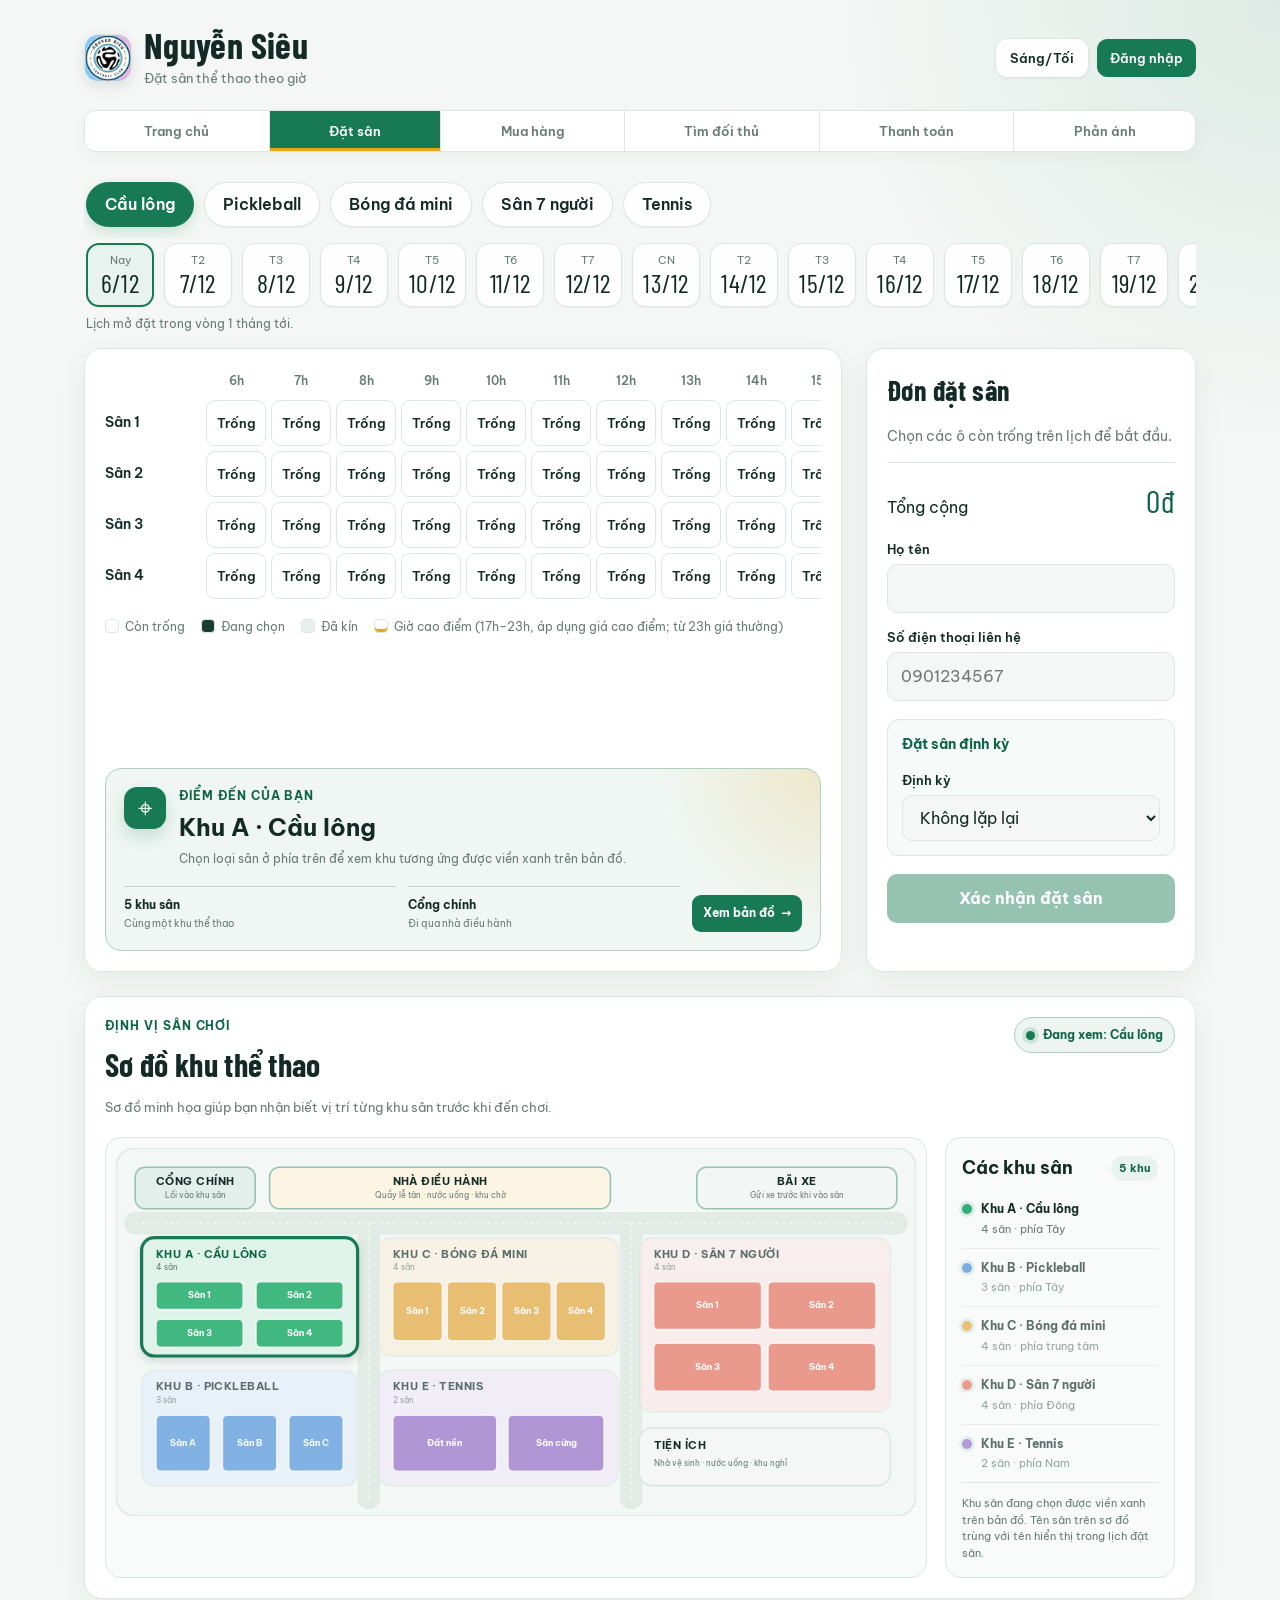
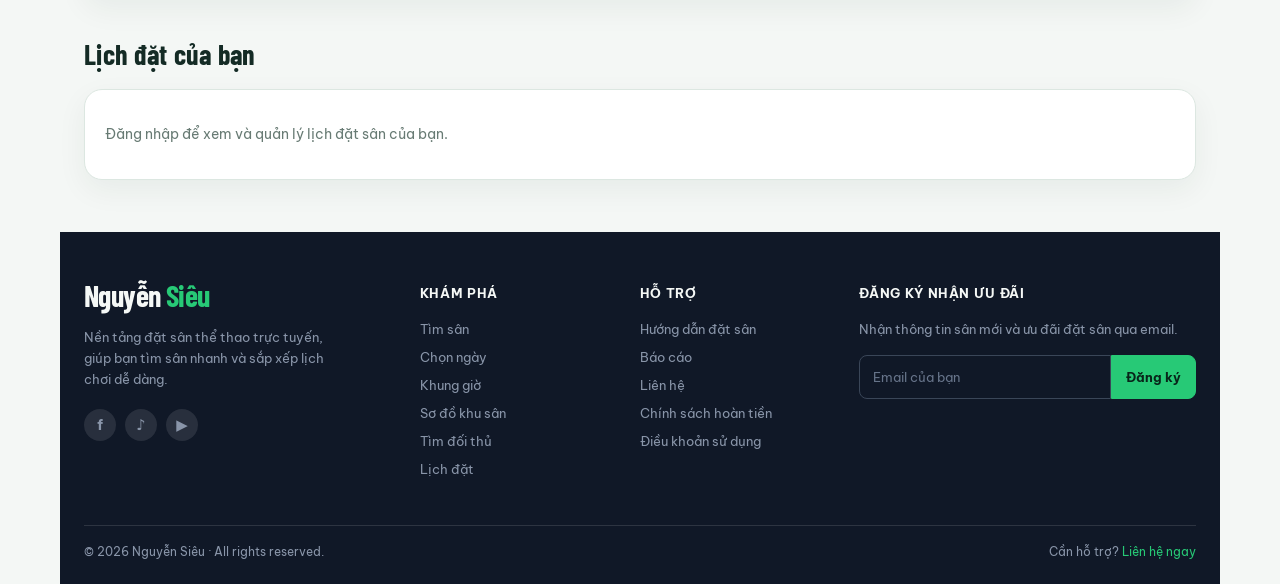
==== index.html @ 55866c66 "Add files via upload" ====
<!doctype html>
<html lang="vi">

<head>
  <meta charset="utf-8">
  <meta name="viewport" content="width=device-width, initial-scale=1, viewport-fit=cover">
  <title>Nguyễn Siêu – Đặt sân thể thao</title>
  <link rel="preconnect" href="https://fonts.googleapis.com">
  <link
    href="https://fonts.googleapis.com/css2?family=Barlow+Condensed:wght@600;700&family=Be+Vietnam+Pro:wght@400;500;600&display=swap"
    rel="stylesheet">
  <link rel="stylesheet" href="style.css">
</head>

<body>
  <div class="wrap" id="top">
    <header>
      <div class="brand">
        <img
          class="site-logo"
          src="458473434_485744307585102_5914503607275514249_n.jpg"
          alt="Logo sân thể thao">
        <div>
          <h1>Nguyễn Siêu</h1>
          <p>Đặt sân thể thao theo giờ</p>
        </div>
      </div>

      <div class="header-actions">
        <button class="icon-btn" id="theme" aria-label="Đổi giao diện sáng/tối">Sáng/Tối</button>

        <div class="auth-actions" id="authActions">
          <button class="auth-btn primary" id="loginBtn">Đăng nhập</button>
        </div>

        <div class="user-area" id="userArea" hidden>
          <span class="user-name" id="userName"></span>
          <button class="auth-btn" id="logoutBtn">Đăng xuất</button>
        </div>
      </div>
    </header>

    <nav class="site-tabs" aria-label="Điều hướng chính">
      <a class="site-tab" href="trang-chu.html">Trang chủ</a>
      <a class="site-tab is-active" href="index.html" aria-current="page">Đặt sân</a>
      <a class="site-tab" href="mua-hang.html">Mua hàng</a>
      <a class="site-tab" href="tim-doi-thu.html">Tìm đối thủ</a>
      <a class="site-tab" href="thanh-toan.html">Thanh toán</a>
      <a class="site-tab" href="bao-cao.html">Phản ánh</a>
    </nav>

    <div class="tabs" id="sports" role="group" aria-label="Chọn loại sân"></div>
    <div class="days" id="days" role="group" aria-label="Chọn ngày"></div>
    <p class="booking-window">Lịch mở đặt trong vòng 1 tháng tới.</p>

    <div class="main">
      <section class="card">
        <div class="scroll">
          <div class="grid" id="grid"></div>
        </div>

        <div class="legend">
          <span><i style="background:var(--surface)"></i>Còn trống</span>
          <span><i style="background:var(--sel)"></i>Đang chọn</span>
          <span><i style="background:var(--taken)"></i>Đã kín</span>
          <span><i style="background:var(--surface);box-shadow:inset 0 -3px var(--hot)"></i>Giờ cao điểm (17h–23h, áp dụng giá cao điểm; từ 23h giá thường)</span>
        </div>

        <div class="venue-quick-info">
          <div class="venue-quick-main">
            <div class="venue-quick-icon" aria-hidden="true">⌖</div>
            <div>
              <p class="eyebrow">Điểm đến của bạn</p>
              <h3 id="venueQuickTitle">Khu A · Cầu lông</h3>
              <p>Chọn loại sân ở phía trên để xem khu tương ứng được viền xanh trên bản đồ.</p>
            </div>
          </div>
          <div class="venue-quick-meta">
            <span><strong>5 khu sân</strong><small>Cùng một khu thể thao</small></span>
            <span><strong>Cổng chính</strong><small>Đi qua nhà điều hành</small></span>
            <a class="venue-quick-link" href="#venueMap">Xem bản đồ <span aria-hidden="true">→</span></a>
          </div>
        </div>
      </section>

      <aside class="card" aria-live="polite">
        <h2>Đơn đặt sân</h2>
        <div id="sum"></div>
        <div class="total">
          <span>Tổng cộng</span>
          <span class="num" id="total">0đ</span>
        </div>

        <label for="nm">Họ tên</label>
        <input id="nm" autocomplete="name">

        <label for="ph">Số điện thoại liên hệ</label>
        <input id="ph" inputmode="tel" autocomplete="tel" placeholder="0901234567">

        <div class="repeat-section">
          <p class="repeat-title">Đặt sân định kỳ</p>
          <label for="repeatCycle">Định kỳ</label>
          <select id="repeatCycle">
            <option value="none">Không lặp lại</option>
            <option value="week">Hàng tuần</option>
            <option value="month">Hàng tháng</option>
          </select>

          <div id="repeatFields" hidden>
            <label for="repeatStart">Ngày bắt đầu</label>
            <input id="repeatStart" type="date">

            <label for="repeatCount">Tổng số lượt đặt</label>
            <input id="repeatCount" type="number" min="2" max="52" value="4" inputmode="numeric">
            <p class="repeat-hint" id="repeatHint">Tính cả lượt đầu tiên.</p>
          </div>
        </div>

        <button class="cta" id="go">Xác nhận đặt sân</button>
        <p class="msg" id="msg"></p>
      </aside>
    </div>

    <section class="venue-map-card card" id="venueMap" aria-labelledby="venueMapTitle">
      <div class="venue-map-heading">
        <div>
          <p class="eyebrow">Định vị sân chơi</p>
          <h2 id="venueMapTitle">Sơ đồ khu thể thao</h2>
          <p class="venue-map-intro">Sơ đồ minh họa giúp bạn nhận biết vị trí từng khu sân trước khi đến chơi.</p>
        </div>
        <div class="venue-map-status" aria-live="polite">
          <span class="venue-map-status-dot"></span>
          <span id="venueMapCurrent">Đang xem: Cầu lông</span>
        </div>
      </div>

      <div class="venue-map-layout">
        <div class="venue-map-visual">
          <svg class="venue-map-svg" viewBox="0 0 1000 460" role="img" aria-labelledby="venueMapSvgTitle venueMapSvgDescription">
            <title id="venueMapSvgTitle">Sơ đồ các khu sân thể thao Nguyễn Siêu</title>
            <desc id="venueMapSvgDescription">Bản đồ gồm khu cầu lông, pickleball, bóng đá mini, sân 7 người, tennis, cổng chính, nhà điều hành và bãi xe.</desc>

            <rect class="map-ground" x="0" y="0" width="1000" height="460" rx="24"></rect>
            <path class="map-road" d="M24 94H976"></path>
            <path class="map-road" d="M316 94V438M644 94V438"></path>
            <path class="map-walkway" d="M24 94H976M316 94V438M644 94V438"></path>

            <g class="map-entrance">
              <rect x="24" y="24" width="150" height="52" rx="12"></rect>
              <text class="map-building-title" x="99" y="46" text-anchor="middle">CỔNG CHÍNH</text>
              <text class="map-building-subtitle" x="99" y="63" text-anchor="middle">Lối vào khu sân</text>
            </g>
            <g class="map-building">
              <rect x="192" y="24" width="426" height="52" rx="12"></rect>
              <text class="map-building-title" x="405" y="46" text-anchor="middle">NHÀ ĐIỀU HÀNH</text>
              <text class="map-building-subtitle" x="405" y="63" text-anchor="middle">Quầy lễ tân · nước uống · khu chờ</text>
            </g>
            <g class="map-parking">
              <rect x="726" y="24" width="250" height="52" rx="12"></rect>
              <text class="map-building-title" x="851" y="46" text-anchor="middle">BÃI XE</text>
              <text class="map-building-subtitle" x="851" y="63" text-anchor="middle">Gửi xe trước khi vào sân</text>
            </g>

            <g class="map-zone map-zone--cl" data-map-sport="cl" aria-label="Khu A, cầu lông">
              <rect class="map-zone-bg" x="32" y="112" width="270" height="148" rx="16"></rect>
              <text class="map-zone-title" x="50" y="137">KHU A · CẦU LÔNG</text>
              <text class="map-zone-subtitle" x="50" y="153">4 sân</text>
              <rect class="map-court" x="50" y="167" width="109" height="35" rx="6"></rect>
              <rect class="map-court" x="175" y="167" width="109" height="35" rx="6"></rect>
              <rect class="map-court" x="50" y="214" width="109" height="35" rx="6"></rect>
              <rect class="map-court" x="175" y="214" width="109" height="35" rx="6"></rect>
              <text class="map-court-label" x="104" y="185">Sân 1</text>
              <text class="map-court-label" x="229" y="185">Sân 2</text>
              <text class="map-court-label" x="104" y="232">Sân 3</text>
              <text class="map-court-label" x="229" y="232">Sân 4</text>
            </g>

            <g class="map-zone map-zone--pb" data-map-sport="pb" aria-label="Khu B, pickleball">
              <rect class="map-zone-bg" x="32" y="278" width="270" height="144" rx="16"></rect>
              <text class="map-zone-title" x="50" y="303">KHU B · PICKLEBALL</text>
              <text class="map-zone-subtitle" x="50" y="319">3 sân</text>
              <rect class="map-court" x="50" y="334" width="68" height="70" rx="6"></rect>
              <rect class="map-court" x="133" y="334" width="68" height="70" rx="6"></rect>
              <rect class="map-court" x="216" y="334" width="68" height="70" rx="6"></rect>
              <text class="map-court-label" x="84" y="369">Sân A</text>
              <text class="map-court-label" x="167" y="369">Sân B</text>
              <text class="map-court-label" x="250" y="369">Sân C</text>
            </g>

            <g class="map-zone map-zone--fb" data-map-sport="fb" aria-label="Khu C, bóng đá mini, 4 sân">
              <rect class="map-zone-bg" x="328" y="112" width="300" height="148" rx="16"></rect>
              <text class="map-zone-title" x="346" y="137">KHU C · BÓNG ĐÁ MINI</text>
              <text class="map-zone-subtitle" x="346" y="153">4 sân</text>
              <rect class="map-court" x="346" y="167" width="62" height="74" rx="6"></rect>
              <rect class="map-court" x="414" y="167" width="62" height="74" rx="6"></rect>
              <rect class="map-court" x="482" y="167" width="62" height="74" rx="6"></rect>
              <rect class="map-court" x="550" y="167" width="62" height="74" rx="6"></rect>
              <text class="map-court-label" x="377" y="204">Sân 1</text>
              <text class="map-court-label" x="445" y="204">Sân 2</text>
              <text class="map-court-label" x="513" y="204">Sân 3</text>
              <text class="map-court-label" x="581" y="204">Sân 4</text>
            </g>

            <g class="map-zone map-zone--fb7" data-map-sport="fb7" aria-label="Khu D, sân 7 người, 4 sân">
              <rect class="map-zone-bg" x="654" y="112" width="314" height="218" rx="16"></rect>
              <text class="map-zone-title" x="672" y="137">KHU D · SÂN 7 NGƯỜI</text>
              <text class="map-zone-subtitle" x="672" y="153">4 sân</text>
              <rect class="map-court" x="672" y="167" width="135" height="60" rx="6"></rect>
              <rect class="map-court" x="815" y="167" width="135" height="60" rx="6"></rect>
              <rect class="map-court" x="672" y="244" width="135" height="60" rx="6"></rect>
              <rect class="map-court" x="815" y="244" width="135" height="60" rx="6"></rect>
              <text class="map-court-label" x="739" y="197">Sân 1</text>
              <text class="map-court-label" x="882" y="197">Sân 2</text>
              <text class="map-court-label" x="739" y="274">Sân 3</text>
              <text class="map-court-label" x="882" y="274">Sân 4</text>
            </g>

            <g class="map-zone map-zone--tn" data-map-sport="tn" aria-label="Khu E, tennis">
              <rect class="map-zone-bg" x="328" y="278" width="300" height="144" rx="16"></rect>
              <text class="map-zone-title" x="346" y="303">KHU E · TENNIS</text>
              <text class="map-zone-subtitle" x="346" y="319">2 sân</text>
              <rect class="map-court" x="346" y="334" width="130" height="70" rx="6"></rect>
              <rect class="map-court" x="490" y="334" width="120" height="70" rx="6"></rect>
              <text class="map-court-label" x="411" y="369">Đất nền</text>
              <text class="map-court-label" x="550" y="369">Sân cứng</text>
            </g>

            <g class="map-facility">
              <rect x="654" y="350" width="314" height="72" rx="16"></rect>
              <text class="map-facility-title" x="672" y="376">TIỆN ÍCH</text>
              <text class="map-facility-subtitle" x="672" y="397">Nhà vệ sinh · nước uống · khu nghỉ</text>
            </g>
          </svg>
        </div>

        <aside class="venue-map-details" aria-label="Danh sách khu sân">
          <div class="venue-map-details-heading">
            <h3>Các khu sân</h3>
            <span>5 khu</span>
          </div>
          <div class="venue-map-places">
            <div class="venue-map-place venue-map-place--cl" data-map-sport="cl">
              <span class="venue-map-place-dot"></span>
              <div><strong>Khu A · Cầu lông</strong><small>4 sân · phía Tây</small></div>
            </div>
            <div class="venue-map-place venue-map-place--pb" data-map-sport="pb">
              <span class="venue-map-place-dot"></span>
              <div><strong>Khu B · Pickleball</strong><small>3 sân · phía Tây</small></div>
            </div>
            <div class="venue-map-place venue-map-place--fb" data-map-sport="fb">
              <span class="venue-map-place-dot"></span>
              <div><strong>Khu C · Bóng đá mini</strong><small>4 sân · phía trung tâm</small></div>
            </div>
            <div class="venue-map-place venue-map-place--fb7" data-map-sport="fb7">
              <span class="venue-map-place-dot"></span>
              <div><strong>Khu D · Sân 7 người</strong><small>4 sân · phía Đông</small></div>
            </div>
            <div class="venue-map-place venue-map-place--tn" data-map-sport="tn">
              <span class="venue-map-place-dot"></span>
              <div><strong>Khu E · Tennis</strong><small>2 sân · phía Nam</small></div>
            </div>
          </div>
          <p class="venue-map-note">Khu sân đang chọn được viền xanh trên bản đồ. Tên sân trên sơ đồ trùng với tên hiển thị trong lịch đặt sân.</p>
        </aside>
      </div>
    </section>

    <h2 class="sec">Lịch đặt của bạn</h2>
    <section class="card" id="mine"></section>

    <footer class="site-footer" id="footer">
      <div class="footer-grid">
        <section class="footer-brand" aria-label="Giới thiệu Nguyễn Siêu">
          <a class="footer-logo" href="#top">Nguyễn <span>Siêu</span></a>
          <p>Nền tảng đặt sân thể thao trực tuyến, giúp bạn tìm sân nhanh và sắp xếp lịch chơi dễ dàng.</p>
          <div class="footer-social" aria-label="Mạng xã hội">
            <a href="https://www.facebook.com/profile.php?id=100084486094092" aria-label="Facebook">f</a>
            <a href="https://www.tiktok.com/@thanhnguyenchannel" aria-label="TikTok">♪</a>
            <a href="https://www.youtube.com/@Thanh.Football.638" aria-label="YouTube">▶</a>
          </div>
        </section>

        <nav class="footer-links" aria-label="Khám phá">
          <h3>Khám phá</h3>
          <a href="#sports">Tìm sân</a>
          <a href="#days">Chọn ngày</a>
          <a href="#grid">Khung giờ</a>
          <a href="#venueMap">Sơ đồ khu sân</a>
          <a href="tim-doi-thu.html">Tìm đối thủ</a>
          <a href="#mine">Lịch đặt</a>
        </nav>

        <nav class="footer-links" aria-label="Hỗ trợ">
          <h3>Hỗ trợ</h3>
          <a href="huong-dan.html">Hướng dẫn đặt sân</a>
          <a href="bao-cao.html">Báo cáo</a>
          <a href="#contactModal" data-open-contact>Liên hệ</a>
          <a href="dieu-khoan-chinh-sach.html#refund-policy">Chính sách hoàn tiền</a>
          <a href="dieu-khoan-chinh-sach.html#terms">Điều khoản sử dụng</a>
        </nav>

        <section class="footer-newsletter" aria-label="Đăng ký nhận ưu đãi">
          <h3>Đăng ký nhận ưu đãi</h3>
          <p>Nhận thông tin sân mới và ưu đãi đặt sân qua email.</p>
          <form id="footerNewsletter">
            <label class="sr-only" for="newsletterEmail">Email nhận ưu đãi</label>
            <div class="newsletter-control">
              <input id="newsletterEmail" type="email" placeholder="Email của bạn" autocomplete="email" required>
              <button type="submit">Đăng ký</button>
            </div>
            <p class="footer-form-msg" id="newsletterMsg" aria-live="polite"></p>
          </form>
        </section>
      </div>

      <div class="footer-bottom">
        <span>© 2026 Nguyễn Siêu · All rights reserved.</span>
        <span>Cần hỗ trợ? <a href="#contactModal" data-open-contact>Liên hệ ngay</a></span>
      </div>
    </footer>
  </div>

  <div class="auth-modal" id="authModal" hidden>
    <div class="auth-backdrop" data-close-auth></div>
    <section class="auth-dialog" role="dialog" aria-modal="true" aria-labelledby="authTitle">
      <button class="auth-close" id="authClose" aria-label="Đóng cửa sổ">×</button>
      <p class="eyebrow">Tài khoản Nguyễn Siêu</p>
      <h2 id="authTitle">Đăng nhập</h2>
      <p class="auth-hint" id="authHint">Đăng nhập để xác nhận và quản lý lịch đặt sân.</p>

      <form id="authForm">
        <div id="authNameGroup" hidden>
          <label for="authName">Họ tên</label>
          <input id="authName" autocomplete="name">
        </div>

        <label for="authContact">Email hoặc số điện thoại</label>
        <input
          id="authContact"
          autocomplete="username"
          placeholder="email@example.com hoặc 0901234567"
          required>

        <label for="authPassword">Mật khẩu</label>
        <input id="authPassword" type="password" autocomplete="current-password" required>

        <div id="authConfirmGroup" hidden>
          <label for="authPasswordConfirm">Nhập lại mật khẩu</label>
          <input id="authPasswordConfirm" type="password" autocomplete="new-password">
        </div>

        <button class="cta" id="authSubmit" type="submit">Đăng nhập</button>
        <p class="msg" id="authMsg"></p>
      </form>

      <p class="auth-switch" id="authSwitchText">
        Chưa có tài khoản?
        <button type="button" id="authSwitch">Đăng ký ngay</button>
      </p>
    </section>
  </div>

  <div class="auth-modal" id="contactModal" hidden>
    <div class="auth-backdrop" data-close-contact></div>
    <section class="auth-dialog contact-dialog" role="dialog" aria-modal="true" aria-labelledby="contactTitle">
      <button class="auth-close" id="contactClose" aria-label="Đóng cửa sổ liên hệ">×</button>
      <p class="eyebrow">Liên hệ hỗ trợ</p>
      <h2 id="contactTitle">Chọn cách liên hệ</h2>
      <p class="auth-hint">Vui lòng chọn một trong các cách dưới đây để được hỗ trợ nhanh nhất.</p>

      <div class="contact-options">
        <div class="contact-option">
          <span class="contact-number">1</span>
          <div class="contact-copy">
            <strong>Liên hệ trực tiếp qua số điện thoại</strong>
            <div class="contact-details">
              <a href="tel:0985544713">0985 544 713</a>
              <span>hoặc</span>
              <a href="tel:0346843598">0346 843 598</a>
            </div>
          </div>
        </div>

        <a class="contact-option" href="https://zalo.me/0985544713" target="_blank" rel="noopener">
          <span class="contact-number">2</span>
          <span class="contact-copy">
            <strong>Liên hệ qua Zalo</strong>
            <span>0985 544 713</span>
          </span>
          <span class="contact-arrow" aria-hidden="true">↗</span>
        </a>

        <a class="contact-option" href="mailto:sanbongnguyensieu@gmail.com">
          <span class="contact-number">3</span>
          <span class="contact-copy">
            <strong>Liên hệ qua email</strong>
            <span>sanbongnguyensieu@gmail.com</span>
          </span>
          <span class="contact-arrow" aria-hidden="true">↗</span>
        </a>
      </div>
    </section>
  </div>

  <div class="payment-modal" id="paymentModal" hidden>
    <div class="payment-backdrop" data-close-payment></div>
    <section class="payment-dialog" role="dialog" aria-modal="true" aria-labelledby="paymentTitle">
      <button class="auth-close" id="paymentClose" aria-label="Đóng cửa sổ thanh toán">×</button>
      <p class="eyebrow">Thanh toán đặt sân</p>
      <h2 id="paymentTitle">Quét mã để thanh toán</h2>
      <p class="auth-hint">Mở ứng dụng ngân hàng, quét mã QR bên dưới và kiểm tra đúng số tiền trước khi chuyển.</p>

      <div class="payment-summary">
        <div>
          <span>Mã đơn</span>
          <strong id="paymentOrderId"></strong>
        </div>
        <div>
          <span>Số tiền</span>
          <strong id="paymentAmount" class="payment-amount"></strong>
        </div>
        <div>
          <span>Lịch đặt</span>
          <strong id="paymentSchedule"></strong>
        </div>
      </div>

      <div class="payment-qr">
        <img id="paymentQr" alt="Mã QR thanh toán VietQR">
      </div>

      <div class="payment-bank">
        <div><span>Ngân hàng</span><strong>Techcombank</strong></div>
        <div><span>Số tài khoản</span><strong>1122777163</strong></div>
        <div><span>Nội dung chuyển khoản</span><strong id="paymentContent"></strong></div>
      </div>

      <button class="copy-payment" id="copyPaymentInfo" type="button">Sao chép thông tin chuyển khoản</button>
      <p class="payment-note">Bản demo chưa tự động đối soát giao dịch. Sau khi chuyển khoản, bạn có thể bấm nút bên dưới để đánh dấu đã thanh toán.</p>
      <button class="cta" id="paymentDone" type="button">Tôi đã chuyển khoản</button>
      <p class="msg" id="paymentMsg"></p>
    </section>
  </div>

  <script src="script.js"></script>
</body>

</html>
---- style.css ----
:root {
  --bg: #f4f7f5;
  --surface: #ffffff;
  --ink: #142b25;
  --muted: #687b74;
  --line: #dce7e1;
  --accent: #187a55;
  --accent-strong: #0e6545;
  --onaccent: #ffffff;
  --hot: #e5a817;
  --taken: #e9efec;
  --sel: #163f32;
  --selink: #ffffff;
  --err: #b3261e;
  box-sizing: border-box;
  padding-top: env(safe-area-inset-top, 0px);
  padding-bottom: env(safe-area-inset-bottom, 0px);
}

@media (prefers-color-scheme: dark) {
  :root:not([data-theme="light"]) {
    --bg: #0d1915;
    --surface: #15251f;
    --ink: #e8f2ed;
    --muted: #9aafa5;
    --line: #2b4037;
    --accent: #55c894;
    --accent-strong: #72d8a8;
    --onaccent: #08251a;
    --hot: #f2c230;
    --taken: #22342c;
    --sel: #6bd3a1;
    --selink: #09271b;
    --err: #ff8a80;
  }
}

:root[data-theme="dark"] {
  --bg: #0d1915;
  --surface: #15251f;
  --ink: #e8f2ed;
  --muted: #9aafa5;
  --line: #2b4037;
  --accent: #55c894;
  --accent-strong: #72d8a8;
  --onaccent: #08251a;
  --hot: #f2c230;
  --taken: #22342c;
  --sel: #6bd3a1;
  --selink: #09271b;
  --err: #ff8a80;
}

*,
*::before,
*::after {
  box-sizing: border-box;
}

[hidden] {
  display: none !important;
}

html {
  scroll-padding-top: 20px;
  scroll-behavior: smooth;
}

#sports,
#days,
#grid,
#mine {
  scroll-margin-top: 20px;
}

@media (prefers-reduced-motion: reduce) {
  html {
    scroll-behavior: auto;
  }
}

body {
  margin: 0;
  min-width: 320px;
  background:
    radial-gradient(
      circle at 100% 0%,
      color-mix(in srgb, var(--accent) 10%, transparent),
      transparent 28rem
    ),
    var(--bg);
  color: var(--ink);
  font: 400 16px/1.55 'Be Vietnam Pro', system-ui, sans-serif;
}

h1,
h2,
.num {
  font-family: 'Barlow Condensed', 'Arial Narrow', sans-serif;
  letter-spacing: 0.01em;
}

.wrap {
  max-width: 1160px;
  margin: 0 auto;
  padding: 0 24px;
}

header {
  display: flex;
  align-items: center;
  justify-content: space-between;
  gap: 16px;
  padding: 28px 0 22px;
}

.brand {
  display: flex;
  align-items: center;
  gap: 12px;
  color: inherit;
  text-decoration: none;
}

.brand svg {
  color: var(--accent);
  flex: 0 0 auto;
}

.brand h1 {
  margin: 0;
  font-size: 36px;
  line-height: 0.95;
}

.brand p {
  margin: 6px 0 0;
  color: var(--muted);
  font-size: 13px;
}

button {
  font: inherit;
  color: inherit;
  cursor: pointer;
}

:focus-visible {
  outline: 3px solid var(--hot);
  outline-offset: 3px;
}

.icon-btn,
.tab,
.day,
.cancel {
  border: 1px solid var(--line);
  background: color-mix(in srgb, var(--surface) 92%, var(--bg));
  box-shadow: 0 1px 2px rgb(20 43 37 / 5%);
}

.icon-btn {
  border-radius: 12px;
  padding: 9px 14px;
  font-size: 13px;
  font-weight: 600;
}

.icon-btn:hover,
.cancel:hover {
  border-color: var(--accent);
  color: var(--accent-strong);
}

.tabs,
.days {
  display: flex;
  gap: 10px;
  overflow-x: auto;
  padding: 4px 2px 12px;
  scrollbar-width: thin;
}

.booking-window {
  margin: -4px 2px 14px;
  color: var(--muted);
  font-size: 12px;
}

.tab {
  border-radius: 999px;
  padding: 9px 18px;
  white-space: nowrap;
  font-weight: 600;
}

.tab:hover,
.day:hover {
  border-color: var(--accent);
  transform: translateY(-1px);
}

.tab[aria-pressed="true"] {
  background: var(--accent);
  color: var(--onaccent);
  border-color: var(--accent);
  box-shadow: 0 5px 14px rgb(24 122 85 / 18%);
}

.day {
  min-width: 68px;
  border-radius: 13px;
  padding: 8px 10px;
  text-align: center;
}

.day small {
  display: block;
  color: var(--muted);
  font-size: 11px;
}

.day .num {
  display: block;
  font-size: 26px;
  line-height: 1.1;
}

.day[aria-pressed="true"] {
  border: 2px solid var(--accent);
  background: color-mix(in srgb, var(--accent) 10%, var(--surface));
  padding: 7px 9px;
}

.main {
  display: grid;
  grid-template-columns: minmax(0, 1fr) 330px;
  gap: 24px;
  align-items: stretch;
  margin-top: 8px;
}

@media (max-width: 860px) {
  .main {
    grid-template-columns: 1fr;
  }
}

.card {
  background: var(--surface);
  border: 1px solid var(--line);
  border-radius: 18px;
  padding: 20px;
  box-shadow: 0 10px 30px rgb(20 43 37 / 6%);
}

.scroll {
  overflow-x: auto;
  max-width: 100%;
  padding-bottom: 3px;
}

.grid {
  display: grid;
  grid-template-columns: 96px repeat(20, 60px);
  gap: 5px;
  min-width: max-content;
}

.hd {
  color: var(--muted);
  font-size: 12px;
  font-weight: 600;
  text-align: center;
  padding: 3px 0 5px;
}

.cn {
  position: sticky;
  left: 0;
  z-index: 1;
  display: flex;
  align-items: center;
  padding-right: 8px;
  background: var(--surface);
  font-size: 14px;
  font-weight: 600;
}

.cell {
  height: 46px;
  border: 1px solid var(--line);
  border-radius: 9px;
  background: var(--surface);
  font-size: 13px;
  font-weight: 600;
}

.cell.peak {
  box-shadow: inset 0 -3px var(--hot);
}

.cell:hover:not(:disabled) {
  border-color: var(--accent);
  background: color-mix(in srgb, var(--accent) 7%, var(--surface));
  transform: translateY(-1px);
}

.cell:disabled {
  background: var(--taken);
  color: var(--muted);
  border-color: var(--taken);
  cursor: not-allowed;
  text-decoration: line-through;
}

.cell[aria-pressed="true"] {
  background: var(--sel);
  color: var(--selink);
  border-color: var(--sel);
  box-shadow: 0 4px 10px rgb(22 63 50 / 20%);
}

.legend {
  display: flex;
  flex-wrap: wrap;
  gap: 10px 16px;
  margin-top: 16px;
  color: var(--muted);
  font-size: 12px;
}

.legend i {
  display: inline-block;
  width: 14px;
  height: 14px;
  margin-right: 6px;
  vertical-align: -2px;
  border: 1px solid var(--line);
  border-radius: 4px;
}

.main > .card:first-child {
  display: flex;
  flex-direction: column;
}

.venue-quick-info {
  position: relative;
  overflow: hidden;
  margin-top: auto;
  padding: 18px;
  border: 1px solid color-mix(in srgb, var(--accent) 22%, var(--line));
  border-radius: 16px;
  background:
    radial-gradient(circle at 100% 0%, color-mix(in srgb, var(--hot) 18%, transparent), transparent 10rem),
    color-mix(in srgb, var(--accent) 7%, var(--surface));
}

.venue-quick-main {
  position: relative;
  z-index: 1;
  display: flex;
  align-items: flex-start;
  gap: 13px;
}

.venue-quick-icon {
  display: grid;
  flex: 0 0 auto;
  place-items: center;
  width: 42px;
  height: 42px;
  border-radius: 13px;
  background: var(--accent);
  color: var(--onaccent);
  font-size: 26px;
  line-height: 1;
  box-shadow: 0 8px 16px rgb(24 122 85 / 18%);
}

.venue-quick-info .eyebrow {
  margin-bottom: 3px;
}

.venue-quick-info h3 {
  margin: 0;
  font-size: 24px;
}

.venue-quick-info p:not(.eyebrow) {
  max-width: 540px;
  margin: 4px 0 0;
  color: var(--muted);
  font-size: 12px;
}

.venue-quick-meta {
  position: relative;
  z-index: 1;
  display: grid;
  grid-template-columns: minmax(0, 1fr) minmax(0, 1fr) auto;
  gap: 12px;
  align-items: end;
  margin-top: 17px;
}

.venue-quick-meta > span {
  display: flex;
  flex-direction: column;
  gap: 2px;
  padding-top: 9px;
  border-top: 1px solid color-mix(in srgb, var(--accent) 18%, var(--line));
}

.venue-quick-meta strong {
  font-size: 12px;
}

.venue-quick-meta small {
  color: var(--muted);
  font-size: 10px;
}

.venue-quick-link {
  display: inline-flex;
  align-items: center;
  gap: 6px;
  padding: 9px 11px;
  border-radius: 9px;
  background: var(--accent);
  color: var(--onaccent);
  font-size: 12px;
  font-weight: 700;
  text-decoration: none;
  white-space: nowrap;
}

.venue-quick-link:hover {
  background: var(--accent-strong);
}

.venue-map-card {
  margin-top: 24px;
  overflow: hidden;
}

.venue-map-heading {
  display: flex;
  align-items: flex-start;
  justify-content: space-between;
  gap: 18px;
}

.venue-map-heading h2 {
  margin: 0;
  font-size: 32px;
}

.venue-map-intro {
  max-width: 640px;
  margin: 7px 0 0;
  color: var(--muted);
  font-size: 13px;
}

.venue-map-status {
  display: inline-flex;
  flex: 0 0 auto;
  align-items: center;
  gap: 8px;
  padding: 8px 11px;
  border: 1px solid color-mix(in srgb, var(--accent) 24%, var(--line));
  border-radius: 999px;
  background: color-mix(in srgb, var(--accent) 8%, var(--surface));
  color: var(--accent-strong);
  font-size: 12px;
  font-weight: 700;
}

.venue-map-status-dot {
  width: 9px;
  height: 9px;
  border-radius: 50%;
  background: var(--accent);
  box-shadow: 0 0 0 4px color-mix(in srgb, var(--accent) 14%, transparent);
}

.venue-map-layout {
  display: grid;
  grid-template-columns: minmax(0, 1fr) 230px;
  gap: 18px;
  margin-top: 20px;
}

.venue-map-visual {
  min-width: 0;
  overflow: hidden;
  padding: 10px;
  border: 1px solid var(--line);
  border-radius: 16px;
  background: color-mix(in srgb, var(--accent) 3%, var(--surface));
}

.venue-map-svg {
  display: block;
  width: 100%;
  height: auto;
  font-family: 'Be Vietnam Pro', system-ui, sans-serif;
}

.map-ground {
  fill: color-mix(in srgb, var(--accent) 5%, var(--surface));
  stroke: var(--line);
  stroke-width: 2;
}

.map-road {
  fill: none;
  stroke: color-mix(in srgb, var(--line) 82%, var(--surface));
  stroke-linecap: round;
  stroke-width: 28;
}

.map-walkway {
  fill: none;
  stroke: color-mix(in srgb, var(--surface) 72%, var(--line));
  stroke-dasharray: 2 7;
  stroke-linecap: round;
  stroke-width: 2;
}

.map-entrance rect,
.map-building rect,
.map-parking rect {
  fill: color-mix(in srgb, var(--accent) 12%, var(--surface));
  stroke: color-mix(in srgb, var(--accent) 35%, var(--line));
  stroke-width: 2;
}

.map-building rect {
  fill: color-mix(in srgb, var(--hot) 12%, var(--surface));
}

.map-parking rect {
  fill: color-mix(in srgb, var(--line) 36%, var(--surface));
}

.map-building-title,
.map-building-subtitle,
.map-zone-title,
.map-zone-subtitle,
.map-court-label,
.map-facility-title,
.map-facility-subtitle,
.map-compass text {
  pointer-events: none;
}

.map-building-title,
.map-zone-title,
.map-facility-title {
  fill: var(--ink);
  font-size: 14px;
  font-weight: 700;
  letter-spacing: 0.04em;
}

.map-building-subtitle,
.map-zone-subtitle,
.map-facility-subtitle {
  fill: var(--muted);
  font-size: 10px;
}

.map-zone {
  opacity: 0.68;
  transition: opacity 0.2s ease;
}

.map-zone-bg {
  fill: var(--surface);
  stroke: var(--line);
  stroke-width: 2;
  transition: stroke 0.2s ease, stroke-width 0.2s ease, filter 0.2s ease;
}

.map-zone--cl .map-zone-bg {
  fill: color-mix(in srgb, #2eae78 15%, var(--surface));
}

.map-zone--pb .map-zone-bg {
  fill: color-mix(in srgb, #4389d4 15%, var(--surface));
}

.map-zone--fb .map-zone-bg {
  fill: color-mix(in srgb, #e4a334 17%, var(--surface));
}

.map-zone--fb7 .map-zone-bg {
  fill: color-mix(in srgb, #e66f5c 15%, var(--surface));
}

.map-zone--tn .map-zone-bg {
  fill: color-mix(in srgb, #9369c7 15%, var(--surface));
}

.map-zone.is-active {
  opacity: 1;
}

.map-zone.is-active .map-zone-bg {
  stroke: var(--accent);
  stroke-width: 4;
  filter: drop-shadow(0 5px 5px rgb(20 43 37 / 14%));
}

.map-zone.is-active .map-zone-title {
  fill: var(--accent-strong);
}

.map-court {
  stroke: rgb(255 255 255 / 78%);
  stroke-width: 2;
}

.map-zone--cl .map-court {
  fill: #41b87f;
}

.map-zone--pb .map-court {
  fill: #4d91dc;
}

.map-zone--fb .map-court {
  fill: #e4a334;
}

.map-zone--fb7 .map-court {
  fill: #e66f5c;
}

.map-zone--tn .map-court {
  fill: #9369c7;
}

.map-court-label {
  fill: #ffffff;
  font-size: 11px;
  font-weight: 700;
  text-anchor: middle;
  dominant-baseline: middle;
}

.map-facility rect {
  fill: color-mix(in srgb, var(--line) 32%, var(--surface));
  stroke: var(--line);
  stroke-width: 2;
}

.map-compass path {
  fill: none;
  stroke: var(--accent-strong);
  stroke-linecap: round;
  stroke-linejoin: round;
  stroke-width: 2;
}

.map-compass text {
  fill: var(--accent-strong);
  font-size: 9px;
  font-weight: 700;
}

.venue-map-details {
  display: flex;
  flex-direction: column;
  min-width: 0;
  padding: 16px;
  border: 1px solid var(--line);
  border-radius: 16px;
  background: color-mix(in srgb, var(--accent) 3%, var(--surface));
}

.venue-map-details-heading {
  display: flex;
  align-items: center;
  justify-content: space-between;
  gap: 10px;
}

.venue-map-details-heading h3 {
  margin: 0;
  font-size: 18px;
}

.venue-map-details-heading span {
  padding: 4px 8px;
  border-radius: 999px;
  background: color-mix(in srgb, var(--accent) 10%, var(--surface));
  color: var(--accent-strong);
  font-size: 11px;
  font-weight: 700;
}

.venue-map-places {
  display: grid;
  gap: 0;
  margin-top: 8px;
}

.venue-map-place {
  display: flex;
  align-items: flex-start;
  gap: 9px;
  padding: 10px 0;
  border-top: 1px solid var(--line);
  opacity: 0.68;
  transition: opacity 0.2s ease;
}

.venue-map-place:first-child {
  border-top: 0;
}

.venue-map-place.is-active {
  opacity: 1;
}

.venue-map-place-dot {
  flex: 0 0 auto;
  width: 10px;
  height: 10px;
  margin-top: 4px;
  border-radius: 50%;
  background: var(--accent);
  box-shadow: 0 0 0 3px color-mix(in srgb, var(--accent) 13%, transparent);
}

.venue-map-place--cl .venue-map-place-dot {
  background: #2eae78;
}

.venue-map-place--pb .venue-map-place-dot {
  background: #4389d4;
}

.venue-map-place--fb .venue-map-place-dot {
  background: #e4a334;
}

.venue-map-place--fb7 .venue-map-place-dot {
  background: #e66f5c;
}

.venue-map-place--tn .venue-map-place-dot {
  background: #9369c7;
}

.venue-map-place strong,
.venue-map-place small {
  display: block;
}

.venue-map-place strong {
  font-size: 12px;
}

.venue-map-place small {
  margin-top: 2px;
  color: var(--muted);
  font-size: 11px;
}

.venue-map-note {
  margin: auto 0 0;
  padding-top: 12px;
  border-top: 1px solid var(--line);
  color: var(--muted);
  font-size: 11px;
  line-height: 1.5;
}

@media (max-width: 860px) {
  .venue-map-layout {
    grid-template-columns: 1fr;
  }
}

@media (max-width: 560px) {
  .venue-quick-meta {
    grid-template-columns: 1fr 1fr;
  }

  .venue-quick-link {
    grid-column: 1 / -1;
    justify-content: center;
  }

  .venue-map-heading {
    flex-direction: column;
    gap: 12px;
  }

  .venue-map-status {
    align-self: flex-start;
  }

  .venue-map-visual {
    overflow-x: auto;
  }

  .venue-map-svg {
    min-width: 720px;
  }
}

aside h2 {
  margin: 0 0 10px;
  font-size: 28px;
}

.line {
  display: flex;
  justify-content: space-between;
  gap: 10px;
  padding: 5px 0;
  font-size: 14px;
}

.total {
  display: flex;
  justify-content: space-between;
  align-items: baseline;
  margin-top: 12px;
  padding-top: 13px;
  border-top: 1px solid var(--line);
}

.total .num {
  color: var(--accent-strong);
  font-size: 32px;
}

label {
  display: block;
  margin-top: 14px;
  font-size: 13px;
  font-weight: 600;
}

input {
  width: 100%;
  margin-top: 5px;
  padding: 11px 13px;
  border: 1px solid var(--line);
  border-radius: 10px;
  background: var(--bg);
  color: var(--ink);
  font: inherit;
  transition: border-color 0.15s, box-shadow 0.15s;
}

input:focus {
  border-color: var(--accent);
  box-shadow: 0 0 0 3px color-mix(in srgb, var(--accent) 18%, transparent);
  outline: 0;
}

.cta {
  width: 100%;
  margin-top: 18px;
  padding: 12px 14px;
  border: 0;
  border-radius: 10px;
  background: var(--accent);
  color: var(--onaccent);
  font-weight: 700;
  box-shadow: 0 6px 14px rgb(24 122 85 / 20%);
}

.cta:hover:not(:disabled) {
  background: var(--accent-strong);
  transform: translateY(-1px);
}

.cta:disabled {
  opacity: 0.45;
  cursor: not-allowed;
  box-shadow: none;
}

.msg {
  min-height: 1.4em;
  margin: 10px 0 0;
  font-size: 13px;
}

.msg.err {
  color: var(--err);
}

.msg.ok {
  color: var(--accent-strong);
  font-weight: 600;
}

.empty {
  color: var(--muted);
  font-size: 14px;
}

h2.sec {
  margin: 34px 0 12px;
  font-size: 28px;
}

.bk {
  display: flex;
  align-items: center;
  justify-content: space-between;
  gap: 12px;
  padding: 13px 0;
  border-top: 1px solid var(--line);
}

.bk:first-child {
  border-top: 0;
}

.bk b {
  font-weight: 600;0
}

.bk small {
  display: block;
  color: var(--muted);
}

.cancel {
  border-radius: 9px;
  padding: 7px 12px;
  white-space: nowrap;
  font-size: 13px;
}

.site-footer {
  --footer-bg: #101827;
  --footer-ink: #f5f8f6;
  --footer-muted: #8995a9;
  --footer-line: rgb(255 255 255 / 12%);
  --footer-accent: #27c976;
  margin: 52px -24px 0;
  padding: 48px 24px 22px;
  background: var(--footer-bg);
  color: var(--footer-muted);
  font-size: 13px;
}

.footer-grid,
.footer-bottom {
  width: min(100%, 1112px);
  margin: 0 auto;
}

.footer-grid {
  display: grid;
  grid-template-columns: minmax(210px, 1.3fr) repeat(2, minmax(130px, 0.8fr)) minmax(250px, 1.45fr);
  gap: 34px;
}

.footer-logo {
  display: inline-block;
  color: var(--footer-ink);
  font-family: 'Barlow Condensed', 'Arial Narrow', sans-serif;
  font-size: 30px;
  font-weight: 700;
  letter-spacing: -0.02em;
  line-height: 1;
  text-decoration: none;
}

.footer-logo span {
  color: var(--footer-accent);
}

.footer-brand p,
.footer-newsletter p {
  margin: 14px 0 0;
  line-height: 1.65;
}

.footer-brand p {
  max-width: 260px;
}

.footer-links h3,
.footer-newsletter h3 {
  margin: 3px 0 15px;
  color: var(--footer-ink);
  font-size: 13px;
  font-weight: 700;
  letter-spacing: 0.05em;
  text-transform: uppercase;
}

.footer-links a {
  display: block;
  width: fit-content;
  margin: 0 0 8px;
  color: var(--footer-muted);
  text-decoration: none;
  transition: color 0.15s, transform 0.15s;
}

.footer-links a:hover,
.footer-bottom a:hover {
  color: var(--footer-accent);
  transform: translateX(2px);
}

.footer-social {
  display: flex;
  gap: 9px;
  margin-top: 18px;
}

.footer-social a {
  display: grid;
  place-items: center;
  width: 32px;
  height: 32px;
  border-radius: 50%;
  background: rgb(255 255 255 / 10%);
  color: var(--footer-muted);
  font-size: 15px;
  font-weight: 700;
  text-decoration: none;
  transition: background 0.15s, color 0.15s, transform 0.15s;
}

.footer-social a:hover {
  background: var(--footer-accent);
  color: #08251a;
  transform: translateY(-2px);
}

.footer-newsletter > p {
  margin-top: 0;
}

.newsletter-control {
  display: flex;
  margin-top: 15px;
}

.newsletter-control input {
  min-width: 0;
  margin: 0;
  border-color: #3a4658;
  border-radius: 8px 0 0 8px;
  background: transparent;
  color: var(--footer-ink);
}

.newsletter-control input::placeholder {
  color: #67748a;
}

.newsletter-control input:focus {
  border-color: var(--footer-accent);
  box-shadow: 0 0 0 3px rgb(39 201 118 / 18%);
}

.newsletter-control button {
  flex: 0 0 auto;
  padding: 0 14px;
  border: 1px solid var(--footer-accent);
  border-radius: 0 8px 8px 0;
  background: var(--footer-accent);
  color: #08251a;
  font-weight: 700;
}

.newsletter-control button:hover {
  background: #54dd91;
}

.footer-form-msg {
  min-height: 1.4em;
  margin: 8px 0 0 !important;
  color: var(--footer-accent);
  font-size: 12px;
}

.footer-bottom {
  display: flex;
  justify-content: space-between;
  gap: 16px;
  margin-top: 38px;
  padding-top: 17px;
  border-top: 1px solid var(--footer-line);
  font-size: 12px;
}

.footer-bottom a {
  color: var(--footer-accent);
  text-decoration: none;
  transition: color 0.15s, transform 0.15s;
}

.sr-only {
  position: absolute;
  width: 1px;
  height: 1px;
  padding: 0;
  overflow: hidden;
  clip: rect(0, 0, 0, 0);
  white-space: nowrap;
  border: 0;
}

.help-header {
  padding-bottom: 18px;
}

.site-tabs {
  display: flex;
  align-items: stretch;
  margin: 0 0 26px;
  overflow-x: auto;
  border: 1px solid var(--line);
  border-radius: 12px;
  background: var(--surface);
  box-shadow: 0 4px 16px rgb(20 43 37 / 4%);
}

.site-tab {
  flex: 1 0 auto;
  min-width: 108px;
  padding: 10px 15px;
  border-right: 1px solid var(--line);
  color: var(--muted);
  font-size: 13px;
  font-weight: 600;
  text-align: center;
  text-decoration: none;
  white-space: nowrap;
  transition: background 0.15s, color 0.15s, box-shadow 0.15s;
}

.site-tab:last-child {
  border-right: 0;
}

.site-tab:hover {
  background: color-mix(in srgb, var(--accent) 7%, var(--surface));
  color: var(--accent-strong);
}

.site-tab.is-active {
  background: var(--accent);
  color: var(--onaccent);
  box-shadow: inset 0 -3px var(--hot);
}

.site-tab.is-active:hover {
  background: var(--accent-strong);
  color: var(--onaccent);
}

.portal-main {
  padding: 10px 0 0;
}

.portal-hero {
  display: grid;
  grid-template-columns: minmax(0, 1.5fr) minmax(240px, 0.7fr);
  gap: 28px;
  margin-top: 0;
  padding: clamp(26px, 5vw, 52px);
  overflow: hidden;
  background:
    radial-gradient(circle at 100% 0%, color-mix(in srgb, var(--accent) 18%, transparent), transparent 25rem),
    var(--surface);
}

.portal-hero h1 {
  max-width: 680px;
  margin: 0;
  font-size: clamp(46px, 8vw, 82px);
  line-height: 0.92;
}

.portal-hero-intro {
  max-width: 620px;
  margin: 18px 0 0;
  color: var(--muted);
  font-size: 17px;
}

.portal-actions {
  display: flex;
  flex-wrap: wrap;
  align-items: center;
  gap: 12px;
  margin-top: 26px;
}

.portal-actions .cta {
  display: inline-flex;
  align-items: center;
  justify-content: center;
  width: auto;
  min-height: 42px;
  margin-top: 0;
  text-decoration: none;
}

.portal-secondary-link,
.portal-card-link {
  color: var(--accent-strong);
  font-size: 13px;
  font-weight: 700;
  text-decoration: none;
}

.portal-secondary-link:hover,
.portal-card-link:hover {
  text-decoration: underline;
}

.portal-hero-stat {
  align-self: stretch;
  display: flex;
  flex-direction: column;
  justify-content: center;
  gap: 8px;
  padding: 24px;
  border: 1px solid color-mix(in srgb, var(--accent) 22%, var(--line));
  border-radius: 18px;
  background: color-mix(in srgb, var(--accent) 5%, var(--surface));
}

.portal-hero-stat strong {
  color: var(--accent-strong);
  font-family: 'Barlow Condensed', 'Arial Narrow', sans-serif;
  font-size: 52px;
  line-height: 0.9;
}

.portal-hero-stat span {
  color: var(--muted);
  font-size: 13px;
}

.portal-grid {
  display: grid;
  grid-template-columns: repeat(3, minmax(0, 1fr));
  gap: 16px;
  margin-top: 24px;
}

.portal-card {
  min-height: 190px;
  padding: 22px;
}

.portal-card-icon {
  display: grid;
  place-items: center;
  width: 40px;
  height: 40px;
  margin-bottom: 16px;
  border-radius: 12px;
  background: color-mix(in srgb, var(--accent) 12%, var(--surface));
  color: var(--accent-strong);
  font-family: 'Barlow Condensed', 'Arial Narrow', sans-serif;
  font-size: 24px;
  font-weight: 700;
}

.portal-card h2,
.portal-card h3 {
  margin: 0;
  font-size: 25px;
}

.portal-card p {
  margin: 8px 0 17px;
  color: var(--muted);
  font-size: 13px;
}

.portal-note {
  margin: 24px 0 0;
  padding: 14px 16px;
  border-left: 3px solid var(--hot);
  border-radius: 8px;
  background: color-mix(in srgb, var(--hot) 8%, var(--surface));
  color: var(--muted);
  font-size: 13px;
}

.portal-feature-grid {
  display: grid;
  grid-template-columns: minmax(0, 1.2fr) minmax(240px, 0.8fr);
  gap: 24px;
  margin-top: 24px;
}

.portal-list {
  display: grid;
  gap: 12px;
  margin: 20px 0 0;
  padding: 0;
  list-style: none;
}

.portal-list li {
  display: flex;
  gap: 10px;
  align-items: flex-start;
  padding-top: 12px;
  border-top: 1px solid var(--line);
  color: var(--muted);
  font-size: 13px;
}

.portal-list li::before {
  content: '✓';
  color: var(--accent);
  font-weight: 700;
}

.portal-card--accent {
  background:
    radial-gradient(circle at 100% 0%, color-mix(in srgb, var(--hot) 18%, transparent), transparent 14rem),
    var(--surface);
}

.home-section {
  margin-top: 42px;
}

.home-section-heading {
  max-width: 760px;
  margin-bottom: 18px;
}

.home-section-heading h2 {
  margin: 0;
  font-size: 36px;
  line-height: 1;
}

.home-section-heading > p:last-child {
  margin: 9px 0 0;
  color: var(--muted);
  font-size: 14px;
}

.home-overview-grid {
  display: grid;
  grid-template-columns: repeat(3, minmax(0, 1fr));
  gap: 16px;
}

.home-info-card {
  min-height: 300px;
  padding: 24px;
}

.home-info-number {
  display: inline-grid;
  place-items: center;
  width: 36px;
  height: 36px;
  margin-bottom: 17px;
  border-radius: 11px;
  background: var(--sel);
  color: var(--selink);
  font-family: 'Barlow Condensed', 'Arial Narrow', sans-serif;
  font-size: 22px;
  font-weight: 700;
}

.home-info-card h3 {
  margin: 0;
  font-size: 24px;
  line-height: 1.1;
}

.home-info-card > p {
  margin: 10px 0 0;
  color: var(--muted);
  font-size: 13px;
}

.home-info-list {
  display: grid;
  gap: 11px;
  margin: 18px 0 0;
  padding: 0;
  list-style: none;
}

.home-info-list li {
  display: grid;
  gap: 2px;
  padding-top: 10px;
  border-top: 1px solid var(--line);
  font-size: 13px;
}

.home-info-list strong {
  color: var(--ink);
  font-size: 12px;
}

.home-info-list span {
  color: var(--muted);
}

.home-hours {
  display: flex;
  align-items: baseline;
  gap: 8px;
  margin-top: 18px;
}

.home-hours strong {
  color: var(--accent-strong);
  font-family: 'Barlow Condensed', 'Arial Narrow', sans-serif;
  font-size: 36px;
  line-height: 1;
}

.home-hours span {
  color: var(--muted);
  font-size: 12px;
}

.home-stat-grid {
  display: grid;
  grid-template-columns: repeat(2, minmax(0, 1fr));
  gap: 10px;
  margin-top: 18px;
}

.home-stat {
  padding: 12px;
  border-radius: 11px;
  background: color-mix(in srgb, var(--accent) 6%, var(--surface));
}

.home-stat strong,
.home-stat span {
  display: block;
}

.home-stat strong {
  color: var(--accent-strong);
  font-family: 'Barlow Condensed', 'Arial Narrow', sans-serif;
  font-size: 25px;
  line-height: 1;
}

.home-stat span {
  margin-top: 4px;
  color: var(--muted);
  font-size: 11px;
}

.home-price-section {
  margin-top: 42px;
  padding: clamp(22px, 4vw, 34px);
}

.price-table-wrap {
  overflow-x: auto;
  border: 1px solid var(--line);
  border-radius: 13px;
}

.price-table {
  width: 100%;
  min-width: 620px;
  border-collapse: collapse;
  font-size: 13px;
}

.price-table th,
.price-table td {
  padding: 14px 16px;
  border-bottom: 1px solid var(--line);
  text-align: left;
}

.price-table th {
  background: color-mix(in srgb, var(--accent) 8%, var(--surface));
  color: var(--ink);
  font-size: 12px;
  font-weight: 700;
}

.price-table td {
  color: var(--muted);
}

.price-table tbody tr:last-child td {
  border-bottom: 0;
}

.price-table td:first-child,
.price-table td strong {
  color: var(--ink);
  font-weight: 700;
}

.price-table .peak-price {
  color: color-mix(in srgb, var(--hot) 76%, var(--ink));
  font-weight: 700;
}

.price-note {
  margin: 12px 0 0;
  color: var(--muted);
  font-size: 12px;
}

.amenities-grid {
  display: grid;
  grid-template-columns: repeat(4, minmax(0, 1fr));
  gap: 16px;
}

.amenity-card {
  min-height: 176px;
  padding: 20px;
}

.amenity-icon {
  display: grid;
  place-items: center;
  width: 38px;
  height: 38px;
  margin-bottom: 14px;
  border-radius: 12px;
  background: color-mix(in srgb, var(--hot) 15%, var(--surface));
  color: color-mix(in srgb, var(--hot) 80%, var(--ink));
  font-family: 'Barlow Condensed', 'Arial Narrow', sans-serif;
  font-size: 21px;
  font-weight: 700;
}

.amenity-card h3 {
  margin: 0;
  font-size: 20px;
}

.amenity-card p {
  margin: 7px 0 0;
  color: var(--muted);
  font-size: 12px;
}

@media (max-width: 860px) {
  .home-overview-grid {
    grid-template-columns: repeat(2, minmax(0, 1fr));
  }

  .amenities-grid {
    grid-template-columns: repeat(2, minmax(0, 1fr));
  }
}

@media (max-width: 560px) {
  .home-overview-grid,
  .amenities-grid {
    grid-template-columns: 1fr;
  }

  .home-section-heading h2 {
    font-size: 30px;
  }
}

@media (max-width: 860px) {
  .portal-hero,
  .portal-feature-grid {
    grid-template-columns: 1fr;
  }

  .portal-grid {
    grid-template-columns: repeat(2, minmax(0, 1fr));
  }
}

@media (max-width: 560px) {
  .site-tab {
    min-width: 96px;
    padding: 9px 12px;
    font-size: 12px;
  }

  .portal-grid {
    grid-template-columns: 1fr;
  }
}

.help-hero {
  max-width: 720px;
  margin: 34px 0 28px;
}

.help-hero h1 {
  margin: 0;
  font-size: clamp(42px, 7vw, 68px);
  line-height: 0.98;
}

.help-hero > p:last-child {
  max-width: 610px;
  margin: 16px 0 0;
  color: var(--muted);
  font-size: 17px;
}

.help-layout {
  display: grid;
  grid-template-columns: minmax(0, 1fr) 300px;
  gap: 24px;
  align-items: start;
}

.help-card h2,
.help-aside h2 {
  margin: 0;
  font-size: 30px;
}

.help-steps {
  margin: 18px 0 0;
  padding: 0;
  list-style: none;
}

.help-step {
  display: grid;
  grid-template-columns: 38px minmax(0, 1fr);
  gap: 15px;
  padding: 20px 0;
  border-top: 1px solid var(--line);
}

.help-step:first-child {
  border-top: 0;
}

.step-number {
  display: grid;
  place-items: center;
  width: 38px;
  height: 38px;
  border-radius: 50%;
  background: color-mix(in srgb, var(--accent) 12%, var(--surface));
  color: var(--accent-strong);
  font-family: 'Barlow Condensed', 'Arial Narrow', sans-serif;
  font-size: 23px;
  font-weight: 700;
}

.help-step h3 {
  margin: 1px 0 5px;
  font-size: 17px;
}

.help-step p {
  margin: 0;
  color: var(--muted);
  font-size: 14px;
}

.help-step p + p {
  margin-top: 9px;
}

.help-note {
  padding-left: 12px;
  border-left: 3px solid var(--hot);
}

.help-payment {
  display: inline-flex;
  flex-wrap: wrap;
  gap: 6px 12px;
  margin-top: 12px;
  padding: 9px 12px;
  border: 1px solid var(--line);
  border-radius: 10px;
  background: var(--bg);
  color: var(--muted);
  font-size: 13px;
}

.help-payment strong {
  color: var(--accent-strong);
}

.help-aside {
  position: sticky;
  top: 20px;
}

.help-aside .eyebrow {
  margin-bottom: 5px;
}

.help-fact {
  display: flex;
  flex-direction: column;
  gap: 2px;
  margin-top: 15px;
  padding-top: 13px;
  border-top: 1px solid var(--line);
}

.help-fact span {
  color: var(--muted);
  font-size: 12px;
}

.help-fact strong {
  font-size: 15px;
}

.help-cta {
  display: block;
  margin-top: 24px;
  text-align: center;
  text-decoration: none;
}

.help-footer {
  display: flex;
  justify-content: space-between;
  gap: 16px;
  margin: 44px 0 10px;
  padding-top: 18px;
  border-top: 1px solid var(--line);
  color: var(--muted);
  font-size: 12px;
}

.help-footer a {
  color: var(--accent-strong);
  font-weight: 600;
  text-decoration: none;
}

.help-footer a:hover {
  text-decoration: underline;
}

.legal-updated {
  margin: 10px 0 0 !important;
  color: var(--muted);
  font-size: 12px !important;
}

.legal-layout {
  display: grid;
  grid-template-columns: 230px minmax(0, 1fr);
  gap: 24px;
  align-items: start;
}

.legal-nav {
  position: sticky;
  top: 20px;
  display: flex;
  flex-direction: column;
  gap: 3px;
}

.legal-nav .eyebrow {
  margin-bottom: 8px;
}

.legal-nav a {
  padding: 9px 10px;
  border-radius: 8px;
  color: var(--muted);
  font-size: 13px;
  text-decoration: none;
}

.legal-nav a:hover {
  background: color-mix(in srgb, var(--accent) 8%, var(--surface));
  color: var(--accent-strong);
}

.legal-content {
  display: grid;
  gap: 18px;
}

.legal-card {
  scroll-margin-top: 20px;
}

.legal-card h2 {
  margin: 0;
  font-size: 30px;
}

.legal-card h3 {
  margin: 24px 0 8px;
  font-size: 16px;
}

.legal-card p {
  margin: 12px 0 0;
  color: var(--muted);
  font-size: 14px;
}

.legal-card ul {
  display: grid;
  gap: 8px;
  margin: 10px 0 0;
  padding-left: 19px;
  color: var(--muted);
  font-size: 14px;
}

.legal-card li::marker {
  color: var(--accent);
}

.legal-note {
  padding: 11px 13px;
  border-left: 3px solid var(--hot);
  background: color-mix(in srgb, var(--hot) 7%, var(--surface));
}

.legal-payment {
  display: grid;
  grid-template-columns: minmax(130px, 0.6fr) 1fr;
  gap: 8px 14px;
  margin-top: 16px;
  padding: 14px;
  border: 1px solid var(--line);
  border-radius: 12px;
  background: var(--bg);
  font-size: 13px;
}

.legal-payment span {
  color: var(--muted);
}

.legal-payment strong {
  color: var(--accent-strong);
}

.legal-contact {
  display: flex;
  flex-wrap: wrap;
  gap: 9px;
  margin-top: 16px;
}

.legal-contact a {
  padding: 9px 12px;
  border: 1px solid var(--line);
  border-radius: 9px;
  color: var(--accent-strong);
  font-size: 13px;
  font-weight: 600;
  text-decoration: none;
}

.legal-contact a:hover {
  border-color: var(--accent);
  background: color-mix(in srgb, var(--accent) 7%, var(--surface));
}

.contact-person-button {
  min-width: 145px;
  padding: 9px 12px;
  border: 1px solid var(--line);
  border-radius: 9px;
  background: var(--surface);
  color: var(--accent-strong);
  font-size: 13px;
  font-weight: 600;
}

.contact-person-button:hover {
  border-color: var(--accent);
  background: color-mix(in srgb, var(--accent) 7%, var(--surface));
}

.legal-contact .legal-contact-icon {
  display: grid;
  place-items: center;
  width: 44px;
  height: 44px;
  padding: 8px;
  border-radius: 50%;
  color: var(--accent-strong);
}

.legal-contact-icon svg {
  display: block;
  width: 25px;
  height: 25px;
}

.legal-contact-icon text {
  font-family: Arial, sans-serif;
  font-size: 18px;
  font-weight: 700;
}

.phone-dialog {
  width: min(100%, 380px);
  text-align: center;
}

.phone-dialog .auth-hint {
  margin-bottom: 18px;
}

.phone-number-link {
  display: block;
  padding: 13px 16px;
  border-radius: 10px;
  background: var(--accent);
  color: var(--onaccent);
  font-size: 22px;
  font-weight: 700;
  text-decoration: none;
}

.phone-number-link:hover {
  background: var(--accent-strong);
}

@media (max-width: 900px) {
  .footer-grid {
    grid-template-columns: repeat(2, minmax(0, 1fr));
  }

  .footer-newsletter {
    grid-column: 1 / -1;
  }
}

@media (max-width: 560px) {
  .wrap {
    padding: 0 14px;
  }

  .site-footer {
    margin-right: -14px;
    margin-left: -14px;
    padding: 34px 14px 18px;
  }

  .footer-grid {
    grid-template-columns: 1fr;
    gap: 26px;
  }

  .footer-newsletter {
    grid-column: auto;
  }

  .footer-bottom {
    flex-direction: column;
    gap: 7px;
    margin-top: 28px;
  }

  .help-layout {
    grid-template-columns: 1fr;
  }

  .help-aside {
    position: static;
  }

  .help-footer {
    flex-direction: column;
    gap: 7px;
  }

  header {
    padding-top: 20px;
  }

  .brand h1 {
    font-size: 31px;
  }

  .brand p {
    font-size: 12px;
  }

  .icon-btn {
    padding: 8px 10px;
  }

  .card {
    padding: 15px;
    border-radius: 15px;
  }

  .bk {
    align-items: flex-start;
  }
}

@media (prefers-reduced-motion: no-preference) {
  .cell,
  .tab,
  .day,
  .icon-btn,
  .cancel,
  .cta {
    transition:
      background 0.15s,
      border-color 0.15s,
      box-shadow 0.15s,
      color 0.15s,
      transform 0.15s;
  }
}

.site-logo {
  width: 48px;
  height: 48px;
  flex: 0 0 auto;
  object-fit: cover;
  border: 1px solid var(--line);
  border-radius: 14px;
  box-shadow: 0 5px 14px rgb(20 43 37 / 10%);
}

.header-actions,
.auth-actions,
.user-area {
  display: flex;
  align-items: center;
  gap: 8px;
}

.header-actions {
  justify-content: flex-end;
  flex-wrap: wrap;
}

.auth-btn {
  border: 1px solid var(--line);
  border-radius: 10px;
  padding: 8px 12px;
  background: var(--surface);
  color: var(--ink);
  font-size: 13px;
  font-weight: 600;
}

.auth-btn:hover {
  border-color: var(--accent);
  color: var(--accent-strong);
}

.auth-btn.primary {
  border-color: var(--accent);
  background: var(--accent);
  color: var(--onaccent);
}

.auth-btn.primary:hover {
  background: var(--accent-strong);
  color: var(--onaccent);
}

.user-name {
  max-width: 180px;
  overflow: hidden;
  color: var(--muted);
  font-size: 13px;
  font-weight: 600;
  text-overflow: ellipsis;
  white-space: nowrap;
}

.repeat-section {
  margin-top: 18px;
  padding: 14px;
  border: 1px solid var(--line);
  border-radius: 12px;
  background: color-mix(in srgb, var(--accent) 4%, var(--surface));
}

.repeat-title {
  margin: 0 0 8px;
  color: var(--accent-strong);
  font-size: 14px;
  font-weight: 700;
}

.repeat-section select,
.repeat-section input {
  width: 100%;
  margin-top: 5px;
  padding: 11px 13px;
  border: 1px solid var(--line);
  border-radius: 10px;
  background: var(--bg);
  color: var(--ink);
  font: inherit;
}

.repeat-section select:focus,
.repeat-section input:focus {
  border-color: var(--accent);
  box-shadow: 0 0 0 3px color-mix(in srgb, var(--accent) 18%, transparent);
  outline: 0;
}

.repeat-hint {
  margin: 7px 0 0;
  color: var(--muted);
  font-size: 12px;
}

body.modal-open {
  overflow: hidden;
}

.auth-modal {
  position: fixed;
  z-index: 100;
  inset: 0;
  display: grid;
  place-items: center;
  padding: 20px;
}

.auth-backdrop {
  position: absolute;
  inset: 0;
  background: rgb(9 27 20 / 62%);
  backdrop-filter: blur(4px);
}

.auth-dialog {
  position: relative;
  z-index: 1;
  width: min(100%, 430px);
  padding: 28px;
  border: 1px solid var(--line);
  border-radius: 20px;
  background: var(--surface);
  box-shadow: 0 24px 80px rgb(0 0 0 / 25%);
}

.auth-close {
  position: absolute;
  top: 14px;
  right: 14px;
  width: 34px;
  height: 34px;
  border: 1px solid var(--line);
  border-radius: 50%;
  background: transparent;
  color: var(--muted);
  font-size: 24px;
  line-height: 1;
}

.auth-close:hover {
  border-color: var(--accent);
  color: var(--accent-strong);
}

.eyebrow {
  margin: 0 0 5px;
  color: var(--accent-strong);
  font-size: 12px;
  font-weight: 700;
  letter-spacing: 0.08em;
  text-transform: uppercase;
}

.auth-dialog h2 {
  margin: 0;
  font-size: 32px;
}

.auth-hint {
  margin: 6px 0 16px;
  color: var(--muted);
  font-size: 13px;
}

.auth-dialog input {
  background: var(--bg);
}

.auth-switch {
  margin: 16px 0 0;
  color: var(--muted);
  font-size: 13px;
  text-align: center;
}

.auth-switch button {
  padding: 0;
  border: 0;
  background: transparent;
  color: var(--accent-strong);
  font: inherit;
  font-weight: 700;
}

.auth-switch button:hover {
  text-decoration: underline;
}

.contact-dialog {
  width: min(100%, 520px);
}

.contact-options {
  display: grid;
  gap: 10px;
  margin-top: 18px;
}

.contact-option {
  display: flex;
  align-items: center;
  gap: 12px;
  min-width: 0;
  padding: 13px;
  border: 1px solid var(--line);
  border-radius: 12px;
  background: color-mix(in srgb, var(--accent) 3%, var(--surface));
  color: var(--ink);
  text-decoration: none;
}

.contact-option:hover {
  border-color: var(--accent);
  background: color-mix(in srgb, var(--accent) 8%, var(--surface));
}

.contact-number {
  display: grid;
  flex: 0 0 auto;
  place-items: center;
  width: 32px;
  height: 32px;
  border-radius: 50%;
  background: color-mix(in srgb, var(--accent) 14%, var(--surface));
  color: var(--accent-strong);
  font-family: 'Barlow Condensed', 'Arial Narrow', sans-serif;
  font-size: 21px;
  font-weight: 700;
}

.contact-copy {
  display: flex;
  flex: 1 1 auto;
  min-width: 0;
  flex-direction: column;
  gap: 3px;
}

.contact-copy strong {
  font-size: 14px;
}

.contact-copy > span,
.contact-details {
  color: var(--muted);
  font-size: 13px;
}

.contact-details {
  display: flex;
  flex-wrap: wrap;
  gap: 5px 8px;
}

.contact-details a {
  color: var(--accent-strong);
  font-weight: 600;
  text-decoration: none;
}

.contact-details a:hover {
  text-decoration: underline;
}

.contact-arrow {
  flex: 0 0 auto;
  color: var(--accent-strong);
  font-size: 20px;
}

.payment-modal {
  position: fixed;
  z-index: 101;
  inset: 0;
  display: grid;
  place-items: center;
  padding: 20px;
}

.payment-backdrop {
  position: absolute;
  inset: 0;
  background: rgb(9 27 20 / 62%);
  backdrop-filter: blur(4px);
}

.payment-dialog {
  position: relative;
  z-index: 1;
  width: min(100%, 470px);
  max-height: calc(100vh - 40px);
  overflow-y: auto;
  padding: 28px;
  border: 1px solid var(--line);
  border-radius: 20px;
  background: var(--surface);
  box-shadow: 0 24px 80px rgb(0 0 0 / 25%);
}

.payment-dialog h2 {
  margin: 0;
  font-size: 32px;
}

.payment-summary,
.payment-bank {
  display: grid;
  gap: 8px;
  margin-top: 16px;
}

.payment-summary {
  grid-template-columns: 1fr 1fr;
}

.payment-summary > div,
.payment-bank > div {
  display: flex;
  flex-direction: column;
  gap: 2px;
  padding: 10px 12px;
  border: 1px solid var(--line);
  border-radius: 10px;
  background: var(--bg);
}

.payment-summary > div:last-child {
  grid-column: 1 / -1;
}

.payment-summary span,
.payment-bank span {
  color: var(--muted);
  font-size: 11px;
}

.payment-summary strong,
.payment-bank strong {
  overflow-wrap: anywhere;
  font-size: 14px;
}

.payment-amount {
  color: var(--accent-strong);
  font-size: 18px !important;
}

.payment-qr {
  display: grid;
  place-items: center;
  margin: 16px auto;
  padding: 12px;
  width: min(100%, 280px);
  border: 1px solid var(--line);
  border-radius: 14px;
  background: #ffffff;
}

.payment-qr img {
  display: block;
  width: 100%;
  height: auto;
  aspect-ratio: 1;
  object-fit: contain;
}

.payment-bank {
  grid-template-columns: 1fr 1fr;
}

.payment-bank > div:last-child {
  grid-column: 1 / -1;
}

.copy-payment {
  width: 100%;
  margin-top: 12px;
  padding: 10px 12px;
  border: 1px solid var(--line);
  border-radius: 10px;
  background: transparent;
  color: var(--accent-strong);
  font-size: 13px;
  font-weight: 600;
}

.copy-payment:hover {
  border-color: var(--accent);
  background: color-mix(in srgb, var(--accent) 7%, var(--surface));
}

.payment-note {
  margin: 12px 0 0;
  color: var(--muted);
  font-size: 12px;
  line-height: 1.45;
}

.payment-status.pending {
  color: var(--hot) !important;
}

.payment-status.submitted {
  color: var(--accent-strong) !important;
  font-weight: 600;
}

@media (max-width: 560px) {
  .header-actions {
    gap: 5px;
  }

  .site-logo {
    width: 42px;
    height: 42px;
    border-radius: 12px;
  }

  .auth-dialog {
    padding: 24px 18px 20px;
  }

  .payment-dialog {
    padding: 24px 18px 20px;
  }

  .payment-summary,
  .payment-bank {
    grid-template-columns: 1fr;
  }

  .payment-bank > div:last-child {
    grid-column: auto;
  }

  .payment-summary > div:last-child {
    grid-column: auto;
  }

.user-name {
    max-width: 120px;
  }
}

@media (max-width: 760px) {
  .legal-layout {
    grid-template-columns: 1fr;
  }

  .legal-nav {
    position: static;
  }

  .legal-nav a {
    border-bottom: 1px solid var(--line);
    border-radius: 0;
  }
}

.report-page-main {
  padding: 18px 0 0;
}

.report-page-hero {
  max-width: 760px;
  margin: 22px 0 26px;
}

.report-page-hero h1 {
  margin: 0;
  font-size: clamp(42px, 7vw, 68px);
  line-height: 0.98;
}

.report-page-hero > p:last-child {
  max-width: 650px;
  margin: 16px 0 0;
  color: var(--muted);
  font-size: 17px;
}

.report-page-card {
  margin-top: 0;
}

.report-section {
  margin-top: 24px;
}

.report-heading {
  display: flex;
  align-items: flex-start;
  justify-content: space-between;
  gap: 18px;
}

.report-heading h2 {
  margin: 0;
  font-size: 32px;
}

.report-intro {
  max-width: 650px;
  margin: 7px 0 0;
  color: var(--muted);
  font-size: 13px;
}

.report-badge {
  flex: 0 0 auto;
  padding: 7px 10px;
  border-radius: 999px;
  background: color-mix(in srgb, var(--hot) 14%, var(--surface));
  color: color-mix(in srgb, var(--hot) 72%, var(--ink));
  font-size: 12px;
  font-weight: 700;
}

.report-layout {
  display: grid;
  grid-template-columns: minmax(0, 1fr) 300px;
  gap: 24px;
  margin-top: 22px;
}

.report-form {
  padding: 18px;
  border: 1px solid var(--line);
  border-radius: 14px;
  background: color-mix(in srgb, var(--accent) 3%, var(--surface));
}

.report-form-grid {
  display: grid;
  grid-template-columns: minmax(0, 1fr) minmax(0, 1fr);
  gap: 12px;
}

.report-form label {
  margin-top: 13px;
}

.report-form-grid label {
  margin-top: 0;
}

.report-form input,
.report-form select,
.report-form textarea {
  width: 100%;
  margin-top: 5px;
  padding: 10px 12px;
  border: 1px solid var(--line);
  border-radius: 9px;
  background: var(--bg);
  color: var(--ink);
  font: inherit;
  font-size: 14px;
}

.report-form textarea {
  min-height: 108px;
  resize: vertical;
}

.report-form input:focus,
.report-form select:focus,
.report-form textarea:focus {
  border-color: var(--accent);
  box-shadow: 0 0 0 3px color-mix(in srgb, var(--accent) 18%, transparent);
  outline: 0;
}

.report-phone-hint {
  margin: 6px 0 0;
  color: var(--muted);
  font-size: 11px;
}

.report-form .cta {
  margin-top: 15px;
}

.report-side {
  padding: 20px;
  border: 1px solid color-mix(in srgb, var(--hot) 28%, var(--line));
  border-radius: 16px;
  background:
    radial-gradient(circle at 100% 0%, color-mix(in srgb, var(--hot) 18%, transparent), transparent 11rem),
    color-mix(in srgb, var(--hot) 5%, var(--surface));
}

.report-side-icon {
  display: grid;
  place-items: center;
  width: 38px;
  height: 38px;
  border-radius: 12px;
  background: var(--hot);
  color: #ffffff;
  font-family: 'Barlow Condensed', 'Arial Narrow', sans-serif;
  font-size: 26px;
  font-weight: 700;
}

.report-side h3 {
  margin: 14px 0 0;
  font-size: 20px;
}

.report-side ol {
  display: grid;
  gap: 10px;
  margin: 14px 0 0;
  padding-left: 20px;
  color: var(--muted);
  font-size: 12px;
}

.report-side li::marker {
  color: var(--hot);
  font-weight: 700;
}

.report-privacy {
  margin: 18px 0 0;
  padding-top: 13px;
  border-top: 1px solid color-mix(in srgb, var(--hot) 18%, var(--line));
  color: var(--muted);
  font-size: 11px;
  line-height: 1.5;
}

@media (max-width: 860px) {
  .report-layout {
    grid-template-columns: 1fr;
  }
}

@media (max-width: 560px) {
  .report-heading {
    flex-direction: column;
    gap: 11px;
  }

  .report-form-grid {
    grid-template-columns: 1fr;
    gap: 0;
  }
}

.opponent-section {
  margin-top: 34px;
}

.opponent-heading {
  display: flex;
  align-items: flex-start;
  justify-content: space-between;
  gap: 18px;
}

.opponent-heading h2 {
  margin: 0;
  font-size: 32px;
}

.opponent-intro {
  max-width: 620px;
  margin: 7px 0 0;
  color: var(--muted);
  font-size: 13px;
}

.opponent-count,
#opponentListStatus {
  flex: 0 0 auto;
  padding: 6px 10px;
  border-radius: 999px;
  background: color-mix(in srgb, var(--accent) 10%, var(--surface));
  color: var(--accent-strong);
  font-size: 12px;
  font-weight: 700;
}

.opponent-layout {
  display: grid;
  grid-template-columns: minmax(260px, 320px) minmax(0, 1fr);
  gap: 24px;
  margin-top: 22px;
}

.opponent-form {
  padding: 16px;
  border: 1px solid var(--line);
  border-radius: 14px;
  background: color-mix(in srgb, var(--accent) 3%, var(--surface));
}

.opponent-form h3,
.opponent-list-heading h3 {
  margin: 0;
  font-size: 19px;
}

.opponent-form-hint {
  margin: 5px 0 12px;
  color: var(--muted);
  font-size: 12px;
}

.opponent-form label {
  margin-top: 11px;
}

.optional-label {
  color: var(--muted);
  font-weight: 400;
}

.opponent-form input,
.opponent-form select,
.opponent-form textarea {
  width: 100%;
  margin-top: 5px;
  padding: 10px 12px;
  border: 1px solid var(--line);
  border-radius: 9px;
  background: var(--bg);
  color: var(--ink);
  font: inherit;
  font-size: 14px;
}

.opponent-form textarea {
  min-height: 76px;
  resize: vertical;
}

.opponent-form input:focus,
.opponent-form select:focus,
.opponent-form textarea:focus {
  border-color: var(--accent);
  box-shadow: 0 0 0 3px color-mix(in srgb, var(--accent) 18%, transparent);
  outline: 0;
}

.opponent-form-row {
  display: grid;
  grid-template-columns: minmax(0, 1fr) minmax(0, 1fr);
  gap: 10px;
}

.opponent-form .cta {
  margin-top: 15px;
}

.opponent-results {
  min-width: 0;
}

.opponent-list-heading {
  display: flex;
  align-items: center;
  justify-content: space-between;
  gap: 12px;
  min-height: 31px;
}

.opponent-list {
  display: grid;
  gap: 10px;
  margin-top: 12px;
}

.opponent-item {
  display: flex;
  align-items: center;
  justify-content: space-between;
  gap: 16px;
  padding: 14px;
  border: 1px solid var(--line);
  border-radius: 12px;
  background: var(--surface);
}

.opponent-item-content {
  min-width: 0;
}

.opponent-item-top {
  display: flex;
  align-items: center;
  flex-wrap: wrap;
  gap: 8px;
}

.opponent-item-top strong {
  font-size: 15px;
}

.opponent-badge {
  padding: 3px 7px;
  border-radius: 999px;
  background: color-mix(in srgb, var(--accent) 10%, var(--surface));
  color: var(--accent-strong);
  font-size: 11px;
  font-weight: 700;
}

.opponent-item-meta,
.opponent-item-note {
  margin: 5px 0 0;
  color: var(--muted);
  font-size: 13px;
}

.opponent-item-note {
  overflow-wrap: anywhere;
  font-size: 12px;
}

.opponent-item-actions {
  display: flex;
  flex: 0 0 auto;
  gap: 7px;
}

.opponent-action {
  padding: 8px 11px;
  border: 1px solid var(--accent);
  border-radius: 9px;
  background: var(--accent);
  color: var(--onaccent);
  font-size: 12px;
  font-weight: 700;
  white-space: nowrap;
}

.opponent-action:hover {
  border-color: var(--accent-strong);
  background: var(--accent-strong);
}

.opponent-action.cancel-opponent {
  border-color: var(--line);
  background: transparent;
  color: var(--muted);
}

.opponent-action.cancel-opponent:hover {
  border-color: var(--err);
  background: color-mix(in srgb, var(--err) 8%, var(--surface));
  color: var(--err);
}

.opponent-empty {
  padding: 24px 14px;
  border: 1px dashed var(--line);
  border-radius: 12px;
  color: var(--muted);
  font-size: 13px;
  text-align: center;
}

@media (max-width: 860px) {
  .opponent-layout {
    grid-template-columns: 1fr;
  }
}

@media (max-width: 560px) {
  .opponent-heading {
    flex-direction: column;
    gap: 10px;
  }

  .opponent-form-row {
    grid-template-columns: 1fr;
    gap: 0;
  }

  .opponent-item {
    align-items: stretch;
    flex-direction: column;
  }

  .opponent-item-actions {
    width: 100%;
  }

  .opponent-action {
    flex: 1;
  }
}

/* Shop */
.shop-hero .portal-hero-intro {
  max-width: 700px;
}

.shop-layout {
  display: grid;
  grid-template-columns: minmax(0, 1.45fr) minmax(310px, 0.65fr);
  gap: 24px;
  margin-top: 24px;
  align-items: start;
}

.shop-catalog,
.shop-cart {
  padding: 24px;
}

.shop-cart {
  position: sticky;
  top: 18px;
}

.shop-section-heading,
.shop-cart-heading {
  display: flex;
  align-items: flex-start;
  justify-content: space-between;
  gap: 16px;
}

.shop-section-heading h2,
.shop-cart-heading h2,
.shop-info h2 {
  margin: 0;
  font-size: 32px;
}

.shop-section-heading p:not(.eyebrow) {
  max-width: 620px;
  margin: 8px 0 0;
  color: var(--muted);
  font-size: 13px;
}

.shop-stock-pill,
.shop-cart-badge {
  display: inline-flex;
  flex: 0 0 auto;
  align-items: center;
  justify-content: center;
  min-height: 30px;
  padding: 5px 11px;
  border: 1px solid color-mix(in srgb, var(--accent) 25%, var(--line));
  border-radius: 999px;
  background: color-mix(in srgb, var(--accent) 8%, var(--surface));
  color: var(--accent-strong);
  font-size: 12px;
  font-weight: 700;
  white-space: nowrap;
}

.shop-cart-badge {
  min-width: 32px;
  padding-inline: 8px;
  background: var(--accent);
  color: var(--onaccent);
}

.shop-filters {
  display: flex;
  flex-wrap: wrap;
  gap: 8px;
  margin: 22px 0 18px;
}

.shop-filter {
  padding: 8px 13px;
  border: 1px solid var(--line);
  border-radius: 999px;
  background: var(--surface);
  color: var(--muted);
  font-size: 13px;
  font-weight: 700;
}

.shop-filter:hover,
.shop-filter.is-active {
  border-color: var(--accent);
  background: color-mix(in srgb, var(--accent) 10%, var(--surface));
  color: var(--accent-strong);
}

.shop-products {
  display: grid;
  grid-template-columns: repeat(2, minmax(0, 1fr));
  gap: 14px;
}

.shop-product-card {
  display: flex;
  min-height: 315px;
  flex-direction: column;
  padding: 17px;
  border: 1px solid var(--line);
  border-radius: 16px;
  background: color-mix(in srgb, var(--surface) 90%, var(--bg));
  transition: transform 0.15s, border-color 0.15s, box-shadow 0.15s;
}

.shop-product-card:hover {
  border-color: color-mix(in srgb, var(--accent) 45%, var(--line));
  box-shadow: 0 10px 24px rgb(20 43 37 / 8%);
  transform: translateY(-2px);
}

.shop-product-visual {
  display: grid;
  place-items: center;
  min-height: 122px;
  overflow: hidden;
  border-radius: 14px;
  background: linear-gradient(145deg, color-mix(in srgb, var(--accent) 8%, var(--surface)), var(--bg));
}

.shop-product-image {
  display: block;
  width: 100%;
  height: 122px;
  padding: 8px;
  box-sizing: border-box;
  border-radius: 12px;
  background: #fff;
  object-fit: contain;
}

.shop-product-top,
.shop-product-bottom,
.shop-cart-item-controls,
.shop-cart-total,
.shop-payment-actions {
  display: flex;
  align-items: center;
  justify-content: space-between;
  gap: 10px;
}

.shop-product-icon {
  display: grid;
  place-items: center;
  width: 48px;
  height: 48px;
  border-radius: 14px;
  background: color-mix(in srgb, var(--accent) 11%, var(--surface));
  font-size: 25px;
}

.shop-product-tag {
  padding: 5px 8px;
  border-radius: 999px;
  background: color-mix(in srgb, var(--hot) 12%, var(--surface));
  color: color-mix(in srgb, var(--hot) 70%, var(--ink));
  font-size: 11px;
  font-weight: 700;
}

.shop-product-card h3 {
  margin: 16px 0 5px;
  font-size: 21px;
  line-height: 1.1;
}

.shop-product-card p {
  min-height: 42px;
  margin: 0;
  color: var(--muted);
  font-size: 12px;
}

.shop-product-bottom {
  align-items: flex-end;
  margin-top: auto;
  padding-top: 15px;
}

.shop-product-bottom strong {
  display: block;
  color: var(--accent-strong);
  font-size: 18px;
}

.shop-product-bottom span {
  color: var(--muted);
  font-size: 11px;
}

.shop-add-button {
  padding: 8px 10px;
  border: 1px solid var(--accent);
  border-radius: 9px;
  background: var(--accent);
  color: var(--onaccent);
  font-size: 12px;
  font-weight: 700;
  white-space: nowrap;
}

.shop-add-button:hover {
  background: var(--accent-strong);
}

.shop-cart-heading {
  align-items: center;
}

.shop-cart-items {
  display: grid;
  gap: 12px;
  max-height: 320px;
  margin-top: 18px;
  overflow: auto;
}

.shop-cart-item {
  display: grid;
  gap: 11px;
  padding-bottom: 12px;
  border-bottom: 1px solid var(--line);
}

.shop-cart-item-info {
  display: grid;
  gap: 3px;
}

.shop-cart-item-info strong {
  font-size: 13px;
}

.shop-cart-item-info span {
  color: var(--muted);
  font-size: 11px;
}

.shop-cart-item-controls {
  justify-content: flex-start;
}

.shop-cart-item-controls > strong {
  margin-left: auto;
  color: var(--accent-strong);
  font-size: 13px;
}

.shop-quantity-control {
  display: inline-flex;
  align-items: center;
  border: 1px solid var(--line);
  border-radius: 9px;
  overflow: hidden;
}

.shop-quantity-control button,
.shop-quantity-control span {
  display: grid;
  place-items: center;
  width: 28px;
  height: 28px;
  border: 0;
  background: var(--surface);
  color: var(--ink);
  font-size: 14px;
}

.shop-quantity-control button:hover {
  background: color-mix(in srgb, var(--accent) 10%, var(--surface));
  color: var(--accent-strong);
}

.shop-quantity-control span {
  border-inline: 1px solid var(--line);
  color: var(--accent-strong);
  font-size: 12px;
  font-weight: 700;
}

.shop-remove-button {
  width: 27px;
  height: 27px;
  border: 1px solid var(--line);
  border-radius: 50%;
  background: transparent;
  color: var(--muted);
  font-size: 17px;
  line-height: 1;
}

.shop-remove-button:hover {
  border-color: var(--err);
  color: var(--err);
}

.shop-cart-total {
  margin-top: 16px;
  padding-top: 16px;
  border-top: 2px solid var(--line);
}

.shop-cart-total strong {
  color: var(--accent-strong);
  font-size: 23px;
}

.shop-cart-breakdown {
  display: grid;
  gap: 7px;
  margin-top: 16px;
  padding-top: 16px;
  border-top: 2px solid var(--line);
}

.shop-cart-breakdown > div {
  display: flex;
  align-items: center;
  justify-content: space-between;
  gap: 12px;
  color: var(--muted);
  font-size: 12px;
}

.shop-cart-breakdown strong {
  color: var(--ink);
  font-size: 13px;
}

.shop-delivery-method {
  display: grid;
  gap: 8px;
  margin: 10px 0 4px;
  padding: 12px;
  border: 1px solid var(--line);
  border-radius: 12px;
  background: color-mix(in srgb, var(--accent) 4%, var(--surface));
}

.shop-delivery-method legend {
  padding: 0 5px;
  color: var(--ink);
  font-size: 12px;
  font-weight: 700;
}

.shop-delivery-option {
  display: flex;
  align-items: flex-start;
  gap: 9px;
  margin: 0;
  padding: 10px;
  border: 1px solid transparent;
  border-radius: 9px;
  cursor: pointer;
  font-weight: 400;
}

.shop-delivery-option:hover {
  border-color: color-mix(in srgb, var(--accent) 35%, var(--line));
  background: color-mix(in srgb, var(--accent) 7%, var(--surface));
}

.shop-delivery-option input {
  flex: 0 0 auto;
  width: auto;
  margin: 3px 0 0;
  accent-color: var(--accent);
}

.shop-delivery-option span {
  display: grid;
  gap: 3px;
}

.shop-delivery-option strong {
  color: var(--ink);
  font-size: 13px;
}

.shop-delivery-option small,
.shop-pickup-hint {
  color: var(--muted);
  font-size: 11px;
  font-weight: 400;
}

.shop-shipping-fields,
.shop-pickup-fields {
  display: grid;
  gap: 8px;
}

.shop-shipping-fields[hidden],
.shop-pickup-fields[hidden] {
  display: none;
}

.shop-pickup-fields select {
  width: 100%;
  margin-top: 5px;
  padding: 11px 13px;
  border: 1px solid var(--line);
  border-radius: 10px;
  background: var(--bg);
  color: var(--ink);
  font: inherit;
}

.shop-pickup-fields input:focus,
.shop-pickup-fields select:focus {
  border-color: var(--accent);
  box-shadow: 0 0 0 3px color-mix(in srgb, var(--accent) 18%, transparent);
  outline: 0;
}

.shop-pickup-hint {
  margin: 0;
}

.shop-checkout-form {
  display: grid;
  gap: 8px;
  margin-top: 20px;
  padding-top: 18px;
  border-top: 1px solid var(--line);
}

.shop-form-title {
  margin: 0 0 3px;
  color: var(--accent-strong);
  font-size: 14px;
  font-weight: 700;
}

.shop-checkout-form label {
  margin-top: 5px;
  color: var(--ink);
  font-size: 12px;
  font-weight: 700;
}

.shop-checkout-form textarea {
  width: 100%;
  resize: vertical;
  padding: 11px 13px;
  border: 1px solid var(--line);
  border-radius: 10px;
  background: var(--bg);
  color: var(--ink);
  font: inherit;
}

.shop-checkout-form textarea:focus {
  border-color: var(--accent);
  box-shadow: 0 0 0 3px color-mix(in srgb, var(--accent) 18%, transparent);
  outline: 0;
}

.shop-checkout-form .cta {
  margin-top: 9px;
}

.shop-info {
  display: grid;
  grid-template-columns: minmax(0, 1.1fr) minmax(260px, 0.9fr);
  gap: 24px;
  align-items: center;
  margin-top: 24px;
  padding: 25px;
  background: linear-gradient(135deg, color-mix(in srgb, var(--accent) 7%, var(--surface)), var(--surface));
}

.shop-info p:not(.eyebrow) {
  max-width: 650px;
  margin: 10px 0 0;
  color: var(--muted);
  font-size: 13px;
}

.shop-info-steps {
  display: grid;
  gap: 10px;
}

.shop-info-steps span {
  display: flex;
  align-items: center;
  gap: 10px;
  padding: 11px 13px;
  border: 1px solid var(--line);
  border-radius: 10px;
  background: var(--surface);
  font-size: 13px;
  font-weight: 600;
}

.shop-info-steps b {
  color: var(--accent-strong);
  font-family: 'Barlow Condensed', 'Arial Narrow', sans-serif;
  font-size: 20px;
}

.shop-orders {
  margin-top: 24px;
  padding: 25px;
}

.shop-orders-list {
  display: grid;
  gap: 14px;
  margin-top: 22px;
}

.shop-order-card {
  padding: 17px;
  border: 1px solid var(--line);
  border-radius: 15px;
  background: color-mix(in srgb, var(--surface) 88%, var(--bg));
}

.shop-order-heading,
.shop-order-summary {
  display: flex;
  align-items: center;
  justify-content: space-between;
  gap: 14px;
}

.shop-order-heading > div {
  display: grid;
  gap: 4px;
}

.shop-order-label,
.shop-order-summary,
.shop-order-note {
  color: var(--muted);
  font-size: 12px;
}

.shop-order-heading strong {
  font-size: 14px;
}

.shop-order-status {
  padding: 6px 10px;
  border-radius: 999px;
  font-size: 11px;
  font-weight: 700;
  white-space: nowrap;
}

.shop-order-status.is-pending {
  background: color-mix(in srgb, var(--hot) 14%, var(--surface));
  color: color-mix(in srgb, var(--hot) 75%, var(--ink));
}

.shop-order-status.is-reported,
.shop-order-status.is-confirmed,
.shop-order-status.is-delivering {
  background: color-mix(in srgb, var(--accent) 13%, var(--surface));
  color: var(--accent-strong);
}

.shop-order-status.is-completed {
  background: rgb(27 137 94 / 14%);
  color: #16764f;
}

.shop-order-status.is-cancelled {
  background: color-mix(in srgb, var(--err) 12%, var(--surface));
  color: var(--err);
}

.shop-order-items {
  display: grid;
  gap: 9px;
  margin: 15px 0;
  padding: 13px 0;
  border-block: 1px solid var(--line);
}

.shop-order-item {
  display: grid;
  grid-template-columns: 48px minmax(0, 1fr) auto;
  align-items: center;
  gap: 11px;
}

.shop-order-item img {
  width: 48px;
  height: 48px;
  padding: 3px;
  box-sizing: border-box;
  border: 1px solid var(--line);
  border-radius: 9px;
  background: #fff;
  object-fit: contain;
}

.shop-order-item-info {
  display: grid;
  gap: 3px;
  min-width: 0;
}

.shop-order-item-info strong {
  overflow: hidden;
  font-size: 13px;
  text-overflow: ellipsis;
  white-space: nowrap;
}

.shop-order-item-info span {
  color: var(--muted);
  font-size: 11px;
}

.shop-order-item > strong,
.shop-order-summary strong {
  color: var(--accent-strong);
  font-size: 14px;
  white-space: nowrap;
}

.shop-order-summary {
  align-items: flex-start;
}

.shop-order-summary span {
  max-width: 70%;
}

.shop-order-note {
  margin: 10px 0 0;
}

.shop-payment-modal {
  position: fixed;
  z-index: 110;
  inset: 0;
  display: grid;
  place-items: center;
  padding: 20px;
}

.shop-payment-backdrop {
  position: absolute;
  inset: 0;
  background: rgb(9 27 20 / 65%);
  backdrop-filter: blur(4px);
}

.shop-payment-dialog {
  position: relative;
  z-index: 1;
  width: min(100%, 820px);
  max-height: calc(100vh - 40px);
  overflow: auto;
  padding: 28px;
  border: 1px solid var(--line);
  border-radius: 20px;
  background: var(--surface);
  box-shadow: 0 24px 80px rgb(0 0 0 / 25%);
}

.shop-payment-dialog h2 {
  margin: 0;
  font-size: 36px;
}

.shop-payment-intro {
  margin: 8px 0 20px;
  color: var(--muted);
  font-size: 13px;
}

.shop-payment-close {
  position: absolute;
  top: 14px;
  right: 14px;
  width: 34px;
  height: 34px;
  border: 1px solid var(--line);
  border-radius: 50%;
  background: transparent;
  color: var(--muted);
  font-size: 24px;
  line-height: 1;
}

.shop-payment-close:hover {
  border-color: var(--accent);
  color: var(--accent-strong);
}

.shop-payment-grid {
  display: grid;
  grid-template-columns: 260px minmax(0, 1fr);
  gap: 24px;
  align-items: start;
}

.shop-payment-qr {
  display: grid;
  justify-items: center;
  gap: 9px;
  padding: 14px;
  border: 1px solid var(--line);
  border-radius: 14px;
  background: var(--bg);
  color: var(--muted);
  font-size: 12px;
  font-weight: 700;
}

.shop-payment-qr img {
  display: block;
  width: 100%;
  max-width: 230px;
  aspect-ratio: 1;
  object-fit: contain;
  border-radius: 8px;
  background: #fff;
}

.shop-payment-details {
  display: grid;
  gap: 10px;
}

.shop-payment-details > div {
  display: grid;
  gap: 3px;
  padding: 10px 12px;
  border: 1px solid var(--line);
  border-radius: 10px;
  background: var(--bg);
}

.shop-payment-details span {
  color: var(--muted);
  font-size: 11px;
}

.shop-payment-details strong {
  overflow-wrap: anywhere;
  font-size: 14px;
}

.shop-payment-amount {
  color: var(--accent-strong);
  font-size: 20px !important;
}

.shop-payment-actions {
  justify-content: flex-end;
  margin-top: 20px;
}

.shop-payment-actions .cta {
  width: auto;
  margin: 0;
}

@media (max-width: 900px) {
  .shop-layout,
  .shop-info {
    grid-template-columns: 1fr;
  }

  .shop-cart {
    position: static;
  }
}

@media (max-width: 560px) {
  .shop-catalog,
  .shop-cart,
  .shop-info,
  .shop-orders,
  .shop-payment-dialog {
    padding: 18px;
  }

  .shop-section-heading,
  .shop-cart-heading {
    align-items: flex-start;
    flex-direction: column;
  }

  .shop-products,
  .shop-payment-grid {
    grid-template-columns: 1fr;
  }

  .shop-payment-actions {
    align-items: stretch;
    flex-direction: column-reverse;
  }

  .shop-payment-actions .auth-btn,
  .shop-payment-actions .cta {
    width: 100%;
  }
}
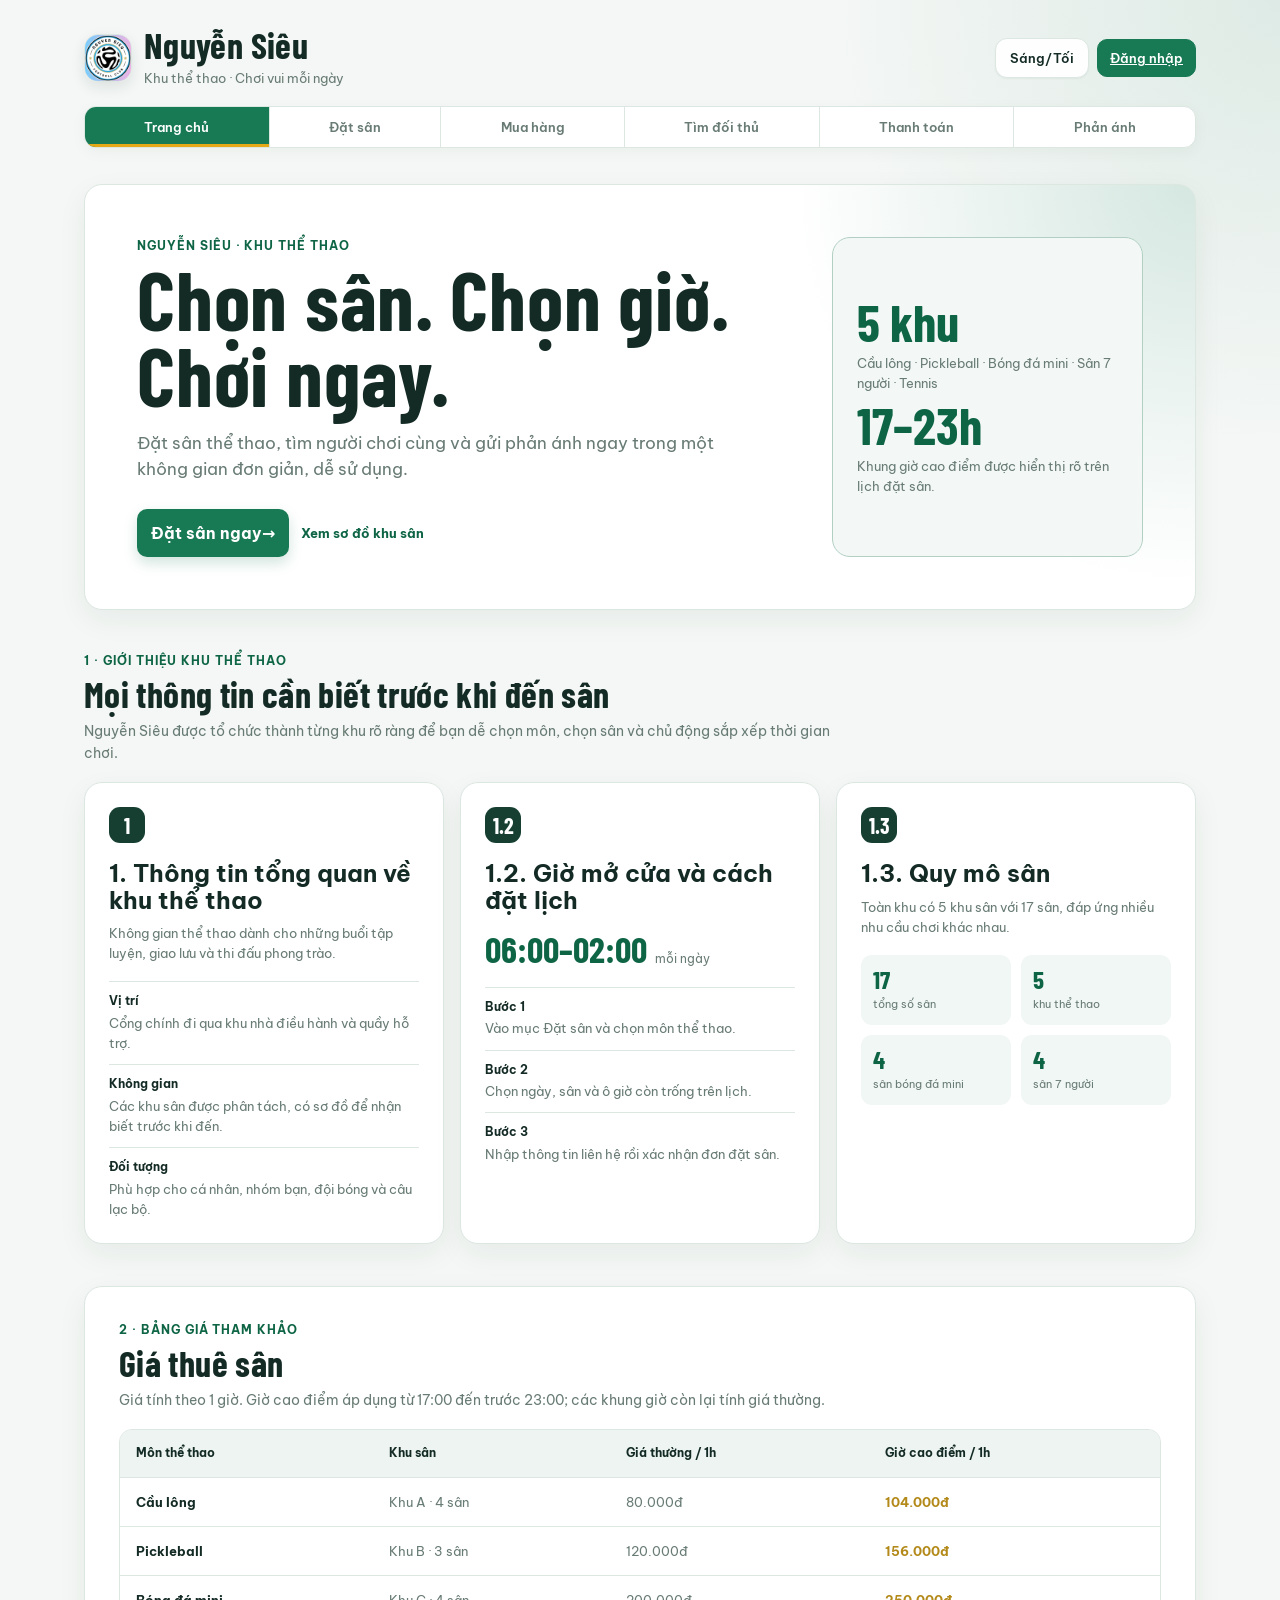
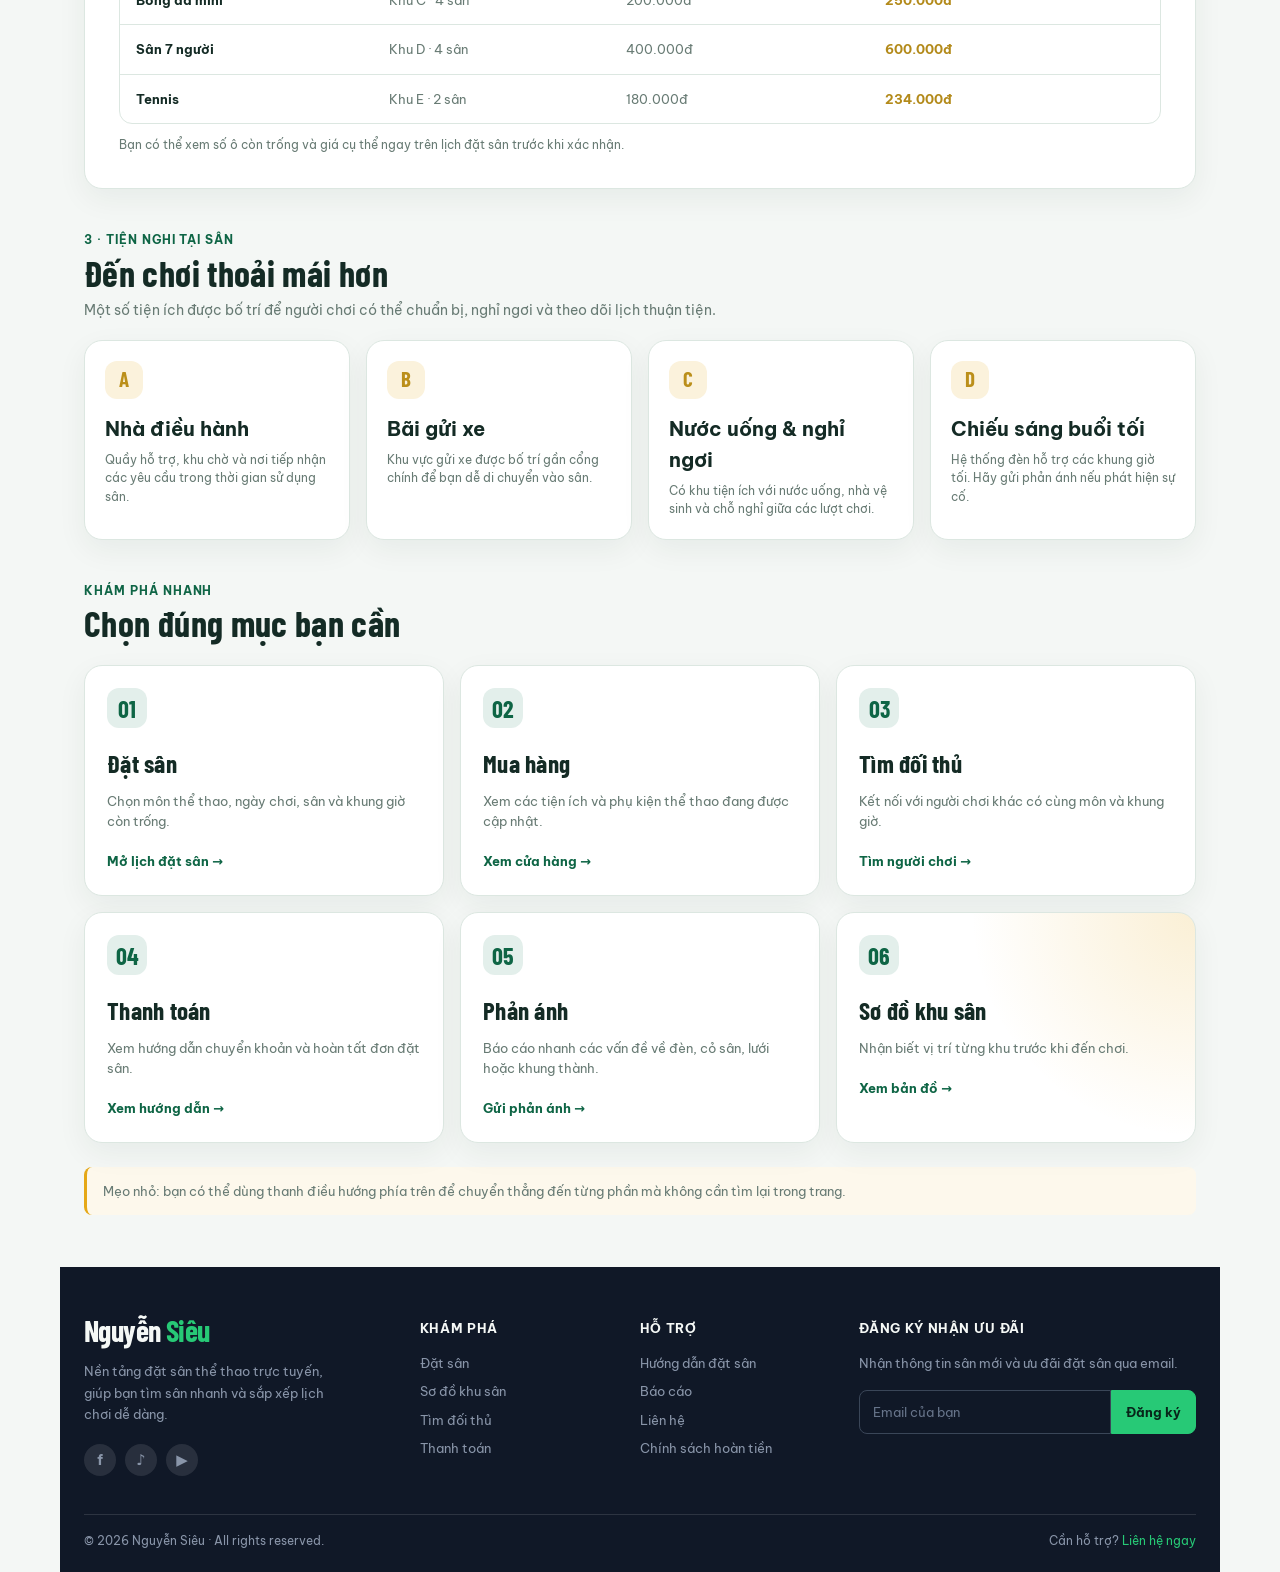
==== commit 1725025c: "mmm" ====
--- a/index.html
+++ b/index.html
@@ -1,448 +1,17 @@
 <!doctype html>
 <html lang="vi">
-
 <head>
   <meta charset="utf-8">
-  <meta name="viewport" content="width=device-width, initial-scale=1, viewport-fit=cover">
-  <title>Nguyễn Siêu – Đặt sân thể thao</title>
-  <link rel="preconnect" href="https://fonts.googleapis.com">
-  <link
-    href="https://fonts.googleapis.com/css2?family=Barlow+Condensed:wght@600;700&family=Be+Vietnam+Pro:wght@400;500;600&display=swap"
-    rel="stylesheet">
-  <link rel="stylesheet" href="style.css">
+  <meta name="viewport" content="width=device-width, initial-scale=1">
+  <title>Nguyễn Siêu · Trang chủ</title>
+  <script>
+    const destination = new URLSearchParams(window.location.search).has('auth')
+      ? 'dat-san.html'
+      : 'trang-chu.html';
+    window.location.replace(`${destination}${window.location.search}${window.location.hash}`);
+  </script>
 </head>
-
 <body>
-  <div class="wrap" id="top">
-    <header>
-      <div class="brand">
-        <img
-          class="site-logo"
-          src="458473434_485744307585102_5914503607275514249_n.jpg"
-          alt="Logo sân thể thao">
-        <div>
-          <h1>Nguyễn Siêu</h1>
-          <p>Đặt sân thể thao theo giờ</p>
-        </div>
-      </div>
-
-      <div class="header-actions">
-        <button class="icon-btn" id="theme" aria-label="Đổi giao diện sáng/tối">Sáng/Tối</button>
-
-        <div class="auth-actions" id="authActions">
-          <button class="auth-btn primary" id="loginBtn">Đăng nhập</button>
-        </div>
-
-        <div class="user-area" id="userArea" hidden>
-          <span class="user-name" id="userName"></span>
-          <button class="auth-btn" id="logoutBtn">Đăng xuất</button>
-        </div>
-      </div>
-    </header>
-
-    <nav class="site-tabs" aria-label="Điều hướng chính">
-      <a class="site-tab" href="trang-chu.html">Trang chủ</a>
-      <a class="site-tab is-active" href="index.html" aria-current="page">Đặt sân</a>
-      <a class="site-tab" href="mua-hang.html">Mua hàng</a>
-      <a class="site-tab" href="tim-doi-thu.html">Tìm đối thủ</a>
-      <a class="site-tab" href="thanh-toan.html">Thanh toán</a>
-      <a class="site-tab" href="bao-cao.html">Phản ánh</a>
-    </nav>
-
-    <div class="tabs" id="sports" role="group" aria-label="Chọn loại sân"></div>
-    <div class="days" id="days" role="group" aria-label="Chọn ngày"></div>
-    <p class="booking-window">Lịch mở đặt trong vòng 1 tháng tới.</p>
-
-    <div class="main">
-      <section class="card">
-        <div class="scroll">
-          <div class="grid" id="grid"></div>
-        </div>
-
-        <div class="legend">
-          <span><i style="background:var(--surface)"></i>Còn trống</span>
-          <span><i style="background:var(--sel)"></i>Đang chọn</span>
-          <span><i style="background:var(--taken)"></i>Đã kín</span>
-          <span><i style="background:var(--surface);box-shadow:inset 0 -3px var(--hot)"></i>Giờ cao điểm (17h–23h, áp dụng giá cao điểm; từ 23h giá thường)</span>
-        </div>
-
-        <div class="venue-quick-info">
-          <div class="venue-quick-main">
-            <div class="venue-quick-icon" aria-hidden="true">⌖</div>
-            <div>
-              <p class="eyebrow">Điểm đến của bạn</p>
-              <h3 id="venueQuickTitle">Khu A · Cầu lông</h3>
-              <p>Chọn loại sân ở phía trên để xem khu tương ứng được viền xanh trên bản đồ.</p>
-            </div>
-          </div>
-          <div class="venue-quick-meta">
-            <span><strong>5 khu sân</strong><small>Cùng một khu thể thao</small></span>
-            <span><strong>Cổng chính</strong><small>Đi qua nhà điều hành</small></span>
-            <a class="venue-quick-link" href="#venueMap">Xem bản đồ <span aria-hidden="true">→</span></a>
-          </div>
-        </div>
-      </section>
-
-      <aside class="card" aria-live="polite">
-        <h2>Đơn đặt sân</h2>
-        <div id="sum"></div>
-        <div class="total">
-          <span>Tổng cộng</span>
-          <span class="num" id="total">0đ</span>
-        </div>
-
-        <label for="nm">Họ tên</label>
-        <input id="nm" autocomplete="name">
-
-        <label for="ph">Số điện thoại liên hệ</label>
-        <input id="ph" inputmode="tel" autocomplete="tel" placeholder="0901234567">
-
-        <div class="repeat-section">
-          <p class="repeat-title">Đặt sân định kỳ</p>
-          <label for="repeatCycle">Định kỳ</label>
-          <select id="repeatCycle">
-            <option value="none">Không lặp lại</option>
-            <option value="week">Hàng tuần</option>
-            <option value="month">Hàng tháng</option>
-          </select>
-
-          <div id="repeatFields" hidden>
-            <label for="repeatStart">Ngày bắt đầu</label>
-            <input id="repeatStart" type="date">
-
-            <label for="repeatCount">Tổng số lượt đặt</label>
-            <input id="repeatCount" type="number" min="2" max="52" value="4" inputmode="numeric">
-            <p class="repeat-hint" id="repeatHint">Tính cả lượt đầu tiên.</p>
-          </div>
-        </div>
-
-        <button class="cta" id="go">Xác nhận đặt sân</button>
-        <p class="msg" id="msg"></p>
-      </aside>
-    </div>
-
-    <section class="venue-map-card card" id="venueMap" aria-labelledby="venueMapTitle">
-      <div class="venue-map-heading">
-        <div>
-          <p class="eyebrow">Định vị sân chơi</p>
-          <h2 id="venueMapTitle">Sơ đồ khu thể thao</h2>
-          <p class="venue-map-intro">Sơ đồ minh họa giúp bạn nhận biết vị trí từng khu sân trước khi đến chơi.</p>
-        </div>
-        <div class="venue-map-status" aria-live="polite">
-          <span class="venue-map-status-dot"></span>
-          <span id="venueMapCurrent">Đang xem: Cầu lông</span>
-        </div>
-      </div>
-
-      <div class="venue-map-layout">
-        <div class="venue-map-visual">
-          <svg class="venue-map-svg" viewBox="0 0 1000 460" role="img" aria-labelledby="venueMapSvgTitle venueMapSvgDescription">
-            <title id="venueMapSvgTitle">Sơ đồ các khu sân thể thao Nguyễn Siêu</title>
-            <desc id="venueMapSvgDescription">Bản đồ gồm khu cầu lông, pickleball, bóng đá mini, sân 7 người, tennis, cổng chính, nhà điều hành và bãi xe.</desc>
-
-            <rect class="map-ground" x="0" y="0" width="1000" height="460" rx="24"></rect>
-            <path class="map-road" d="M24 94H976"></path>
-            <path class="map-road" d="M316 94V438M644 94V438"></path>
-            <path class="map-walkway" d="M24 94H976M316 94V438M644 94V438"></path>
-
-            <g class="map-entrance">
-              <rect x="24" y="24" width="150" height="52" rx="12"></rect>
-              <text class="map-building-title" x="99" y="46" text-anchor="middle">CỔNG CHÍNH</text>
-              <text class="map-building-subtitle" x="99" y="63" text-anchor="middle">Lối vào khu sân</text>
-            </g>
-            <g class="map-building">
-              <rect x="192" y="24" width="426" height="52" rx="12"></rect>
-              <text class="map-building-title" x="405" y="46" text-anchor="middle">NHÀ ĐIỀU HÀNH</text>
-              <text class="map-building-subtitle" x="405" y="63" text-anchor="middle">Quầy lễ tân · nước uống · khu chờ</text>
-            </g>
-            <g class="map-parking">
-              <rect x="726" y="24" width="250" height="52" rx="12"></rect>
-              <text class="map-building-title" x="851" y="46" text-anchor="middle">BÃI XE</text>
-              <text class="map-building-subtitle" x="851" y="63" text-anchor="middle">Gửi xe trước khi vào sân</text>
-            </g>
-
-            <g class="map-zone map-zone--cl" data-map-sport="cl" aria-label="Khu A, cầu lông">
-              <rect class="map-zone-bg" x="32" y="112" width="270" height="148" rx="16"></rect>
-              <text class="map-zone-title" x="50" y="137">KHU A · CẦU LÔNG</text>
-              <text class="map-zone-subtitle" x="50" y="153">4 sân</text>
-              <rect class="map-court" x="50" y="167" width="109" height="35" rx="6"></rect>
-              <rect class="map-court" x="175" y="167" width="109" height="35" rx="6"></rect>
-              <rect class="map-court" x="50" y="214" width="109" height="35" rx="6"></rect>
-              <rect class="map-court" x="175" y="214" width="109" height="35" rx="6"></rect>
-              <text class="map-court-label" x="104" y="185">Sân 1</text>
-              <text class="map-court-label" x="229" y="185">Sân 2</text>
-              <text class="map-court-label" x="104" y="232">Sân 3</text>
-              <text class="map-court-label" x="229" y="232">Sân 4</text>
-            </g>
-
-            <g class="map-zone map-zone--pb" data-map-sport="pb" aria-label="Khu B, pickleball">
-              <rect class="map-zone-bg" x="32" y="278" width="270" height="144" rx="16"></rect>
-              <text class="map-zone-title" x="50" y="303">KHU B · PICKLEBALL</text>
-              <text class="map-zone-subtitle" x="50" y="319">3 sân</text>
-              <rect class="map-court" x="50" y="334" width="68" height="70" rx="6"></rect>
-              <rect class="map-court" x="133" y="334" width="68" height="70" rx="6"></rect>
-              <rect class="map-court" x="216" y="334" width="68" height="70" rx="6"></rect>
-              <text class="map-court-label" x="84" y="369">Sân A</text>
-              <text class="map-court-label" x="167" y="369">Sân B</text>
-              <text class="map-court-label" x="250" y="369">Sân C</text>
-            </g>
-
-            <g class="map-zone map-zone--fb" data-map-sport="fb" aria-label="Khu C, bóng đá mini, 4 sân">
-              <rect class="map-zone-bg" x="328" y="112" width="300" height="148" rx="16"></rect>
-              <text class="map-zone-title" x="346" y="137">KHU C · BÓNG ĐÁ MINI</text>
-              <text class="map-zone-subtitle" x="346" y="153">4 sân</text>
-              <rect class="map-court" x="346" y="167" width="62" height="74" rx="6"></rect>
-              <rect class="map-court" x="414" y="167" width="62" height="74" rx="6"></rect>
-              <rect class="map-court" x="482" y="167" width="62" height="74" rx="6"></rect>
-              <rect class="map-court" x="550" y="167" width="62" height="74" rx="6"></rect>
-              <text class="map-court-label" x="377" y="204">Sân 1</text>
-              <text class="map-court-label" x="445" y="204">Sân 2</text>
-              <text class="map-court-label" x="513" y="204">Sân 3</text>
-              <text class="map-court-label" x="581" y="204">Sân 4</text>
-            </g>
-
-            <g class="map-zone map-zone--fb7" data-map-sport="fb7" aria-label="Khu D, sân 7 người, 4 sân">
-              <rect class="map-zone-bg" x="654" y="112" width="314" height="218" rx="16"></rect>
-              <text class="map-zone-title" x="672" y="137">KHU D · SÂN 7 NGƯỜI</text>
-              <text class="map-zone-subtitle" x="672" y="153">4 sân</text>
-              <rect class="map-court" x="672" y="167" width="135" height="60" rx="6"></rect>
-              <rect class="map-court" x="815" y="167" width="135" height="60" rx="6"></rect>
-              <rect class="map-court" x="672" y="244" width="135" height="60" rx="6"></rect>
-              <rect class="map-court" x="815" y="244" width="135" height="60" rx="6"></rect>
-              <text class="map-court-label" x="739" y="197">Sân 1</text>
-              <text class="map-court-label" x="882" y="197">Sân 2</text>
-              <text class="map-court-label" x="739" y="274">Sân 3</text>
-              <text class="map-court-label" x="882" y="274">Sân 4</text>
-            </g>
-
-            <g class="map-zone map-zone--tn" data-map-sport="tn" aria-label="Khu E, tennis">
-              <rect class="map-zone-bg" x="328" y="278" width="300" height="144" rx="16"></rect>
-              <text class="map-zone-title" x="346" y="303">KHU E · TENNIS</text>
-              <text class="map-zone-subtitle" x="346" y="319">2 sân</text>
-              <rect class="map-court" x="346" y="334" width="130" height="70" rx="6"></rect>
-              <rect class="map-court" x="490" y="334" width="120" height="70" rx="6"></rect>
-              <text class="map-court-label" x="411" y="369">Đất nền</text>
-              <text class="map-court-label" x="550" y="369">Sân cứng</text>
-            </g>
-
-            <g class="map-facility">
-              <rect x="654" y="350" width="314" height="72" rx="16"></rect>
-              <text class="map-facility-title" x="672" y="376">TIỆN ÍCH</text>
-              <text class="map-facility-subtitle" x="672" y="397">Nhà vệ sinh · nước uống · khu nghỉ</text>
-            </g>
-          </svg>
-        </div>
-
-        <aside class="venue-map-details" aria-label="Danh sách khu sân">
-          <div class="venue-map-details-heading">
-            <h3>Các khu sân</h3>
-            <span>5 khu</span>
-          </div>
-          <div class="venue-map-places">
-            <div class="venue-map-place venue-map-place--cl" data-map-sport="cl">
-              <span class="venue-map-place-dot"></span>
-              <div><strong>Khu A · Cầu lông</strong><small>4 sân · phía Tây</small></div>
-            </div>
-            <div class="venue-map-place venue-map-place--pb" data-map-sport="pb">
-              <span class="venue-map-place-dot"></span>
-              <div><strong>Khu B · Pickleball</strong><small>3 sân · phía Tây</small></div>
-            </div>
-            <div class="venue-map-place venue-map-place--fb" data-map-sport="fb">
-              <span class="venue-map-place-dot"></span>
-              <div><strong>Khu C · Bóng đá mini</strong><small>4 sân · phía trung tâm</small></div>
-            </div>
-            <div class="venue-map-place venue-map-place--fb7" data-map-sport="fb7">
-              <span class="venue-map-place-dot"></span>
-              <div><strong>Khu D · Sân 7 người</strong><small>4 sân · phía Đông</small></div>
-            </div>
-            <div class="venue-map-place venue-map-place--tn" data-map-sport="tn">
-              <span class="venue-map-place-dot"></span>
-              <div><strong>Khu E · Tennis</strong><small>2 sân · phía Nam</small></div>
-            </div>
-          </div>
-          <p class="venue-map-note">Khu sân đang chọn được viền xanh trên bản đồ. Tên sân trên sơ đồ trùng với tên hiển thị trong lịch đặt sân.</p>
-        </aside>
-      </div>
-    </section>
-
-    <h2 class="sec">Lịch đặt của bạn</h2>
-    <section class="card" id="mine"></section>
-
-    <footer class="site-footer" id="footer">
-      <div class="footer-grid">
-        <section class="footer-brand" aria-label="Giới thiệu Nguyễn Siêu">
-          <a class="footer-logo" href="#top">Nguyễn <span>Siêu</span></a>
-          <p>Nền tảng đặt sân thể thao trực tuyến, giúp bạn tìm sân nhanh và sắp xếp lịch chơi dễ dàng.</p>
-          <div class="footer-social" aria-label="Mạng xã hội">
-            <a href="https://www.facebook.com/profile.php?id=100084486094092" aria-label="Facebook">f</a>
-            <a href="https://www.tiktok.com/@thanhnguyenchannel" aria-label="TikTok">♪</a>
-            <a href="https://www.youtube.com/@Thanh.Football.638" aria-label="YouTube">▶</a>
-          </div>
-        </section>
-
-        <nav class="footer-links" aria-label="Khám phá">
-          <h3>Khám phá</h3>
-          <a href="#sports">Tìm sân</a>
-          <a href="#days">Chọn ngày</a>
-          <a href="#grid">Khung giờ</a>
-          <a href="#venueMap">Sơ đồ khu sân</a>
-          <a href="tim-doi-thu.html">Tìm đối thủ</a>
-          <a href="#mine">Lịch đặt</a>
-        </nav>
-
-        <nav class="footer-links" aria-label="Hỗ trợ">
-          <h3>Hỗ trợ</h3>
-          <a href="huong-dan.html">Hướng dẫn đặt sân</a>
-          <a href="bao-cao.html">Báo cáo</a>
-          <a href="#contactModal" data-open-contact>Liên hệ</a>
-          <a href="dieu-khoan-chinh-sach.html#refund-policy">Chính sách hoàn tiền</a>
-          <a href="dieu-khoan-chinh-sach.html#terms">Điều khoản sử dụng</a>
-        </nav>
-
-        <section class="footer-newsletter" aria-label="Đăng ký nhận ưu đãi">
-          <h3>Đăng ký nhận ưu đãi</h3>
-          <p>Nhận thông tin sân mới và ưu đãi đặt sân qua email.</p>
-          <form id="footerNewsletter">
-            <label class="sr-only" for="newsletterEmail">Email nhận ưu đãi</label>
-            <div class="newsletter-control">
-              <input id="newsletterEmail" type="email" placeholder="Email của bạn" autocomplete="email" required>
-              <button type="submit">Đăng ký</button>
-            </div>
-            <p class="footer-form-msg" id="newsletterMsg" aria-live="polite"></p>
-          </form>
-        </section>
-      </div>
-
-      <div class="footer-bottom">
-        <span>© 2026 Nguyễn Siêu · All rights reserved.</span>
-        <span>Cần hỗ trợ? <a href="#contactModal" data-open-contact>Liên hệ ngay</a></span>
-      </div>
-    </footer>
-  </div>
-
-  <div class="auth-modal" id="authModal" hidden>
-    <div class="auth-backdrop" data-close-auth></div>
-    <section class="auth-dialog" role="dialog" aria-modal="true" aria-labelledby="authTitle">
-      <button class="auth-close" id="authClose" aria-label="Đóng cửa sổ">×</button>
-      <p class="eyebrow">Tài khoản Nguyễn Siêu</p>
-      <h2 id="authTitle">Đăng nhập</h2>
-      <p class="auth-hint" id="authHint">Đăng nhập để xác nhận và quản lý lịch đặt sân.</p>
-
-      <form id="authForm">
-        <div id="authNameGroup" hidden>
-          <label for="authName">Họ tên</label>
-          <input id="authName" autocomplete="name">
-        </div>
-
-        <label for="authContact">Email hoặc số điện thoại</label>
-        <input
-          id="authContact"
-          autocomplete="username"
-          placeholder="email@example.com hoặc 0901234567"
-          required>
-
-        <label for="authPassword">Mật khẩu</label>
-        <input id="authPassword" type="password" autocomplete="current-password" required>
-
-        <div id="authConfirmGroup" hidden>
-          <label for="authPasswordConfirm">Nhập lại mật khẩu</label>
-          <input id="authPasswordConfirm" type="password" autocomplete="new-password">
-        </div>
-
-        <button class="cta" id="authSubmit" type="submit">Đăng nhập</button>
-        <p class="msg" id="authMsg"></p>
-      </form>
-
-      <p class="auth-switch" id="authSwitchText">
-        Chưa có tài khoản?
-        <button type="button" id="authSwitch">Đăng ký ngay</button>
-      </p>
-    </section>
-  </div>
-
-  <div class="auth-modal" id="contactModal" hidden>
-    <div class="auth-backdrop" data-close-contact></div>
-    <section class="auth-dialog contact-dialog" role="dialog" aria-modal="true" aria-labelledby="contactTitle">
-      <button class="auth-close" id="contactClose" aria-label="Đóng cửa sổ liên hệ">×</button>
-      <p class="eyebrow">Liên hệ hỗ trợ</p>
-      <h2 id="contactTitle">Chọn cách liên hệ</h2>
-      <p class="auth-hint">Vui lòng chọn một trong các cách dưới đây để được hỗ trợ nhanh nhất.</p>
-
-      <div class="contact-options">
-        <div class="contact-option">
-          <span class="contact-number">1</span>
-          <div class="contact-copy">
-            <strong>Liên hệ trực tiếp qua số điện thoại</strong>
-            <div class="contact-details">
-              <a href="tel:0985544713">0985 544 713</a>
-              <span>hoặc</span>
-              <a href="tel:0346843598">0346 843 598</a>
-            </div>
-          </div>
-        </div>
-
-        <a class="contact-option" href="https://zalo.me/0985544713" target="_blank" rel="noopener">
-          <span class="contact-number">2</span>
-          <span class="contact-copy">
-            <strong>Liên hệ qua Zalo</strong>
-            <span>0985 544 713</span>
-          </span>
-          <span class="contact-arrow" aria-hidden="true">↗</span>
-        </a>
-
-        <a class="contact-option" href="mailto:sanbongnguyensieu@gmail.com">
-          <span class="contact-number">3</span>
-          <span class="contact-copy">
-            <strong>Liên hệ qua email</strong>
-            <span>sanbongnguyensieu@gmail.com</span>
-          </span>
-          <span class="contact-arrow" aria-hidden="true">↗</span>
-        </a>
-      </div>
-    </section>
-  </div>
-
-  <div class="payment-modal" id="paymentModal" hidden>
-    <div class="payment-backdrop" data-close-payment></div>
-    <section class="payment-dialog" role="dialog" aria-modal="true" aria-labelledby="paymentTitle">
-      <button class="auth-close" id="paymentClose" aria-label="Đóng cửa sổ thanh toán">×</button>
-      <p class="eyebrow">Thanh toán đặt sân</p>
-      <h2 id="paymentTitle">Quét mã để thanh toán</h2>
-      <p class="auth-hint">Mở ứng dụng ngân hàng, quét mã QR bên dưới và kiểm tra đúng số tiền trước khi chuyển.</p>
-
-      <div class="payment-summary">
-        <div>
-          <span>Mã đơn</span>
-          <strong id="paymentOrderId"></strong>
-        </div>
-        <div>
-          <span>Số tiền</span>
-          <strong id="paymentAmount" class="payment-amount"></strong>
-        </div>
-        <div>
-          <span>Lịch đặt</span>
-          <strong id="paymentSchedule"></strong>
-        </div>
-      </div>
-
-      <div class="payment-qr">
-        <img id="paymentQr" alt="Mã QR thanh toán VietQR">
-      </div>
-
-      <div class="payment-bank">
-        <div><span>Ngân hàng</span><strong>Techcombank</strong></div>
-        <div><span>Số tài khoản</span><strong>1122777163</strong></div>
-        <div><span>Nội dung chuyển khoản</span><strong id="paymentContent"></strong></div>
-      </div>
-
-      <button class="copy-payment" id="copyPaymentInfo" type="button">Sao chép thông tin chuyển khoản</button>
-      <p class="payment-note">Bản demo chưa tự động đối soát giao dịch. Sau khi chuyển khoản, bạn có thể bấm nút bên dưới để đánh dấu đã thanh toán.</p>
-      <button class="cta" id="paymentDone" type="button">Tôi đã chuyển khoản</button>
-      <p class="msg" id="paymentMsg"></p>
-    </section>
-  </div>
-
-  <script src="script.js"></script>
+  <p>Đang chuyển đến <a href="trang-chu.html">trang chủ</a>…</p>
 </body>
-
 </html>
